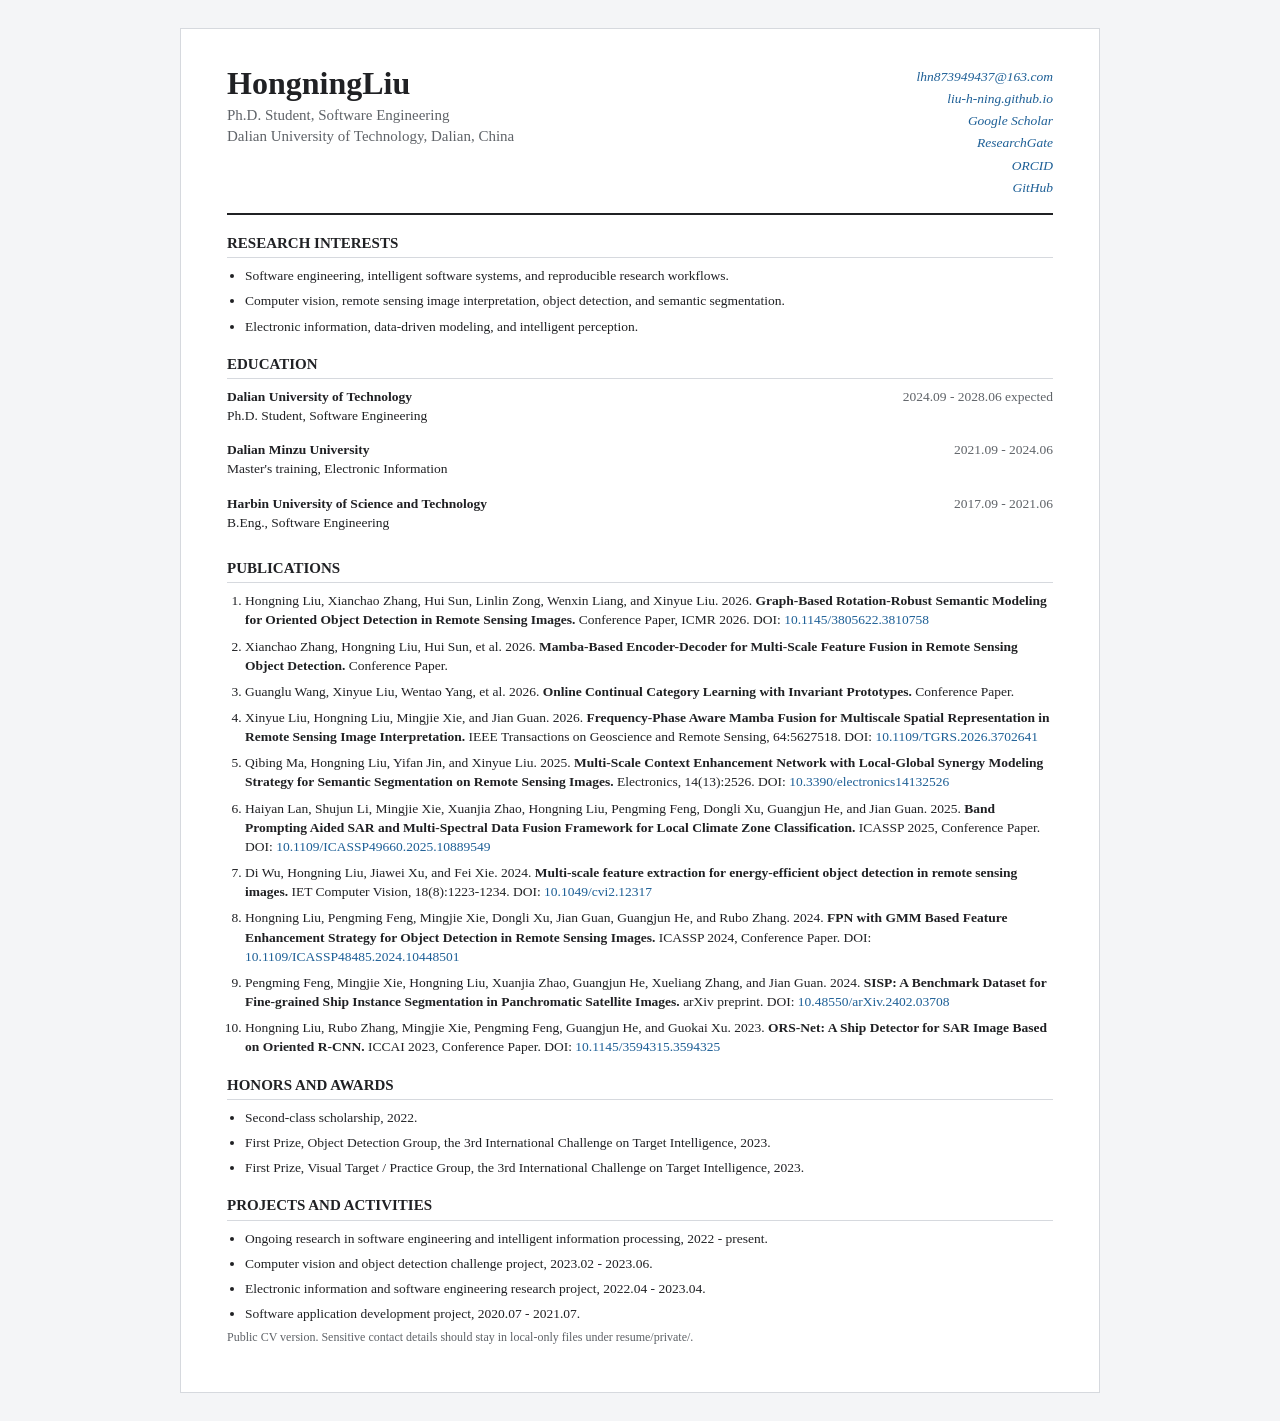
==== resume/HongningLiu-CV.html @ f1dbf3b6 "Add standalone CV files" ====
<!doctype html>
<html lang="en">
  <head>
    <meta charset="utf-8">
    <meta name="viewport" content="width=device-width, initial-scale=1">
    <title>HongningLiu - CV</title>
    <style>
      :root {
        --ink: #202124;
        --muted: #5f6368;
        --line: #d6d9de;
        --accent: #1d5f96;
      }

      * {
        box-sizing: border-box;
      }

      body {
        margin: 0;
        color: var(--ink);
        background: #f4f5f7;
        font-family: Georgia, "Times New Roman", serif;
        font-size: 13.5px;
        line-height: 1.42;
      }

      a {
        color: var(--accent);
        text-decoration: none;
      }

      .page {
        width: min(920px, calc(100% - 32px));
        margin: 28px auto;
        padding: 38px 46px;
        background: #ffffff;
        border: 1px solid var(--line);
      }

      header {
        display: flex;
        justify-content: space-between;
        gap: 24px;
        padding-bottom: 16px;
        border-bottom: 2px solid var(--ink);
      }

      h1 {
        margin: 0 0 4px;
        font-size: 32px;
        line-height: 1.05;
        letter-spacing: 0;
      }

      .subtitle {
        margin: 0;
        color: var(--muted);
        font-size: 15px;
      }

      .contact {
        display: grid;
        gap: 3px;
        min-width: 260px;
        text-align: right;
      }

      section {
        margin-top: 18px;
      }

      h2 {
        margin: 0 0 8px;
        padding-bottom: 3px;
        border-bottom: 1px solid var(--line);
        font-size: 15px;
        letter-spacing: 0;
        text-transform: uppercase;
      }

      p {
        margin: 0 0 8px;
      }

      ul,
      ol {
        margin: 0;
        padding-left: 18px;
      }

      li {
        margin: 0 0 6px;
      }

      .entry {
        display: grid;
        grid-template-columns: minmax(0, 1fr) auto;
        gap: 12px;
        margin-bottom: 7px;
      }

      .entry strong {
        display: block;
      }

      .entry span {
        color: var(--muted);
        white-space: nowrap;
      }

      .publications li {
        margin-bottom: 7px;
      }

      .note {
        color: var(--muted);
        font-size: 12px;
      }

      @media (max-width: 720px) {
        .page {
          width: 100%;
          margin: 0;
          padding: 24px 20px;
          border: 0;
        }

        header,
        .entry {
          display: block;
        }

        .contact {
          margin-top: 12px;
          text-align: left;
        }

        .entry span {
          white-space: normal;
        }
      }

      @media print {
        @page {
          size: A4;
          margin: 14mm;
        }

        body {
          background: #ffffff;
          font-size: 11px;
        }

        .page {
          width: auto;
          margin: 0;
          padding: 0;
          border: 0;
        }

        a {
          color: var(--ink);
        }
      }
    </style>
  </head>
  <body>
    <main class="page">
      <header>
        <div>
          <h1>HongningLiu</h1>
          <p class="subtitle">Ph.D. Student, Software Engineering<br>Dalian University of Technology, Dalian, China</p>
        </div>
        <address class="contact">
          <a href="mailto:lhn873949437@163.com">lhn873949437@163.com</a>
          <a href="https://liu-h-ning.github.io/">liu-h-ning.github.io</a>
          <a href="https://scholar.google.com/citations?user=1GXPr6kAAAAJ&amp;hl=zh-CN">Google Scholar</a>
          <a href="https://www.researchgate.net/profile/Hongning-Liu">ResearchGate</a>
          <a href="https://orcid.org/0009-0009-5077-9300">ORCID</a>
          <a href="https://github.com/liu-h-ning">GitHub</a>
        </address>
      </header>

      <section>
        <h2>Research Interests</h2>
        <ul>
          <li>Software engineering, intelligent software systems, and reproducible research workflows.</li>
          <li>Computer vision, remote sensing image interpretation, object detection, and semantic segmentation.</li>
          <li>Electronic information, data-driven modeling, and intelligent perception.</li>
        </ul>
      </section>

      <section>
        <h2>Education</h2>
        <div class="entry">
          <p><strong>Dalian University of Technology</strong>Ph.D. Student, Software Engineering</p>
          <span>2024.09 - 2028.06 expected</span>
        </div>
        <div class="entry">
          <p><strong>Dalian Minzu University</strong>Master's training, Electronic Information</p>
          <span>2021.09 - 2024.06</span>
        </div>
        <div class="entry">
          <p><strong>Harbin University of Science and Technology</strong>B.Eng., Software Engineering</p>
          <span>2017.09 - 2021.06</span>
        </div>
      </section>

      <section>
        <h2>Publications</h2>
        <ol class="publications">
          <li>Hongning Liu, Xianchao Zhang, Hui Sun, Linlin Zong, Wenxin Liang, and Xinyue Liu. 2026. <strong>Graph-Based Rotation-Robust Semantic Modeling for Oriented Object Detection in Remote Sensing Images.</strong> Conference Paper, ICMR 2026. DOI: <a href="https://doi.org/10.1145/3805622.3810758">10.1145/3805622.3810758</a></li>
          <li>Xianchao Zhang, Hongning Liu, Hui Sun, et al. 2026. <strong>Mamba-Based Encoder-Decoder for Multi-Scale Feature Fusion in Remote Sensing Object Detection.</strong> Conference Paper.</li>
          <li>Guanglu Wang, Xinyue Liu, Wentao Yang, et al. 2026. <strong>Online Continual Category Learning with Invariant Prototypes.</strong> Conference Paper.</li>
          <li>Xinyue Liu, Hongning Liu, Mingjie Xie, and Jian Guan. 2026. <strong>Frequency-Phase Aware Mamba Fusion for Multiscale Spatial Representation in Remote Sensing Image Interpretation.</strong> IEEE Transactions on Geoscience and Remote Sensing, 64:5627518. DOI: <a href="https://doi.org/10.1109/TGRS.2026.3702641">10.1109/TGRS.2026.3702641</a></li>
          <li>Qibing Ma, Hongning Liu, Yifan Jin, and Xinyue Liu. 2025. <strong>Multi-Scale Context Enhancement Network with Local-Global Synergy Modeling Strategy for Semantic Segmentation on Remote Sensing Images.</strong> Electronics, 14(13):2526. DOI: <a href="https://doi.org/10.3390/electronics14132526">10.3390/electronics14132526</a></li>
          <li>Haiyan Lan, Shujun Li, Mingjie Xie, Xuanjia Zhao, Hongning Liu, Pengming Feng, Dongli Xu, Guangjun He, and Jian Guan. 2025. <strong>Band Prompting Aided SAR and Multi-Spectral Data Fusion Framework for Local Climate Zone Classification.</strong> ICASSP 2025, Conference Paper. DOI: <a href="https://doi.org/10.1109/ICASSP49660.2025.10889549">10.1109/ICASSP49660.2025.10889549</a></li>
          <li>Di Wu, Hongning Liu, Jiawei Xu, and Fei Xie. 2024. <strong>Multi-scale feature extraction for energy-efficient object detection in remote sensing images.</strong> IET Computer Vision, 18(8):1223-1234. DOI: <a href="https://doi.org/10.1049/cvi2.12317">10.1049/cvi2.12317</a></li>
          <li>Hongning Liu, Pengming Feng, Mingjie Xie, Dongli Xu, Jian Guan, Guangjun He, and Rubo Zhang. 2024. <strong>FPN with GMM Based Feature Enhancement Strategy for Object Detection in Remote Sensing Images.</strong> ICASSP 2024, Conference Paper. DOI: <a href="https://doi.org/10.1109/ICASSP48485.2024.10448501">10.1109/ICASSP48485.2024.10448501</a></li>
          <li>Pengming Feng, Mingjie Xie, Hongning Liu, Xuanjia Zhao, Guangjun He, Xueliang Zhang, and Jian Guan. 2024. <strong>SISP: A Benchmark Dataset for Fine-grained Ship Instance Segmentation in Panchromatic Satellite Images.</strong> arXiv preprint. DOI: <a href="https://doi.org/10.48550/arXiv.2402.03708">10.48550/arXiv.2402.03708</a></li>
          <li>Hongning Liu, Rubo Zhang, Mingjie Xie, Pengming Feng, Guangjun He, and Guokai Xu. 2023. <strong>ORS-Net: A Ship Detector for SAR Image Based on Oriented R-CNN.</strong> ICCAI 2023, Conference Paper. DOI: <a href="https://doi.org/10.1145/3594315.3594325">10.1145/3594315.3594325</a></li>
        </ol>
      </section>

      <section>
        <h2>Honors and Awards</h2>
        <ul>
          <li>Second-class scholarship, 2022.</li>
          <li>First Prize, Object Detection Group, the 3rd International Challenge on Target Intelligence, 2023.</li>
          <li>First Prize, Visual Target / Practice Group, the 3rd International Challenge on Target Intelligence, 2023.</li>
        </ul>
      </section>

      <section>
        <h2>Projects and Activities</h2>
        <ul>
          <li>Ongoing research in software engineering and intelligent information processing, 2022 - present.</li>
          <li>Computer vision and object detection challenge project, 2023.02 - 2023.06.</li>
          <li>Electronic information and software engineering research project, 2022.04 - 2023.04.</li>
          <li>Software application development project, 2020.07 - 2021.07.</li>
        </ul>
      </section>

      <p class="note">Public CV version. Sensitive contact details should stay in local-only files under resume/private/.</p>
    </main>
  </body>
</html>
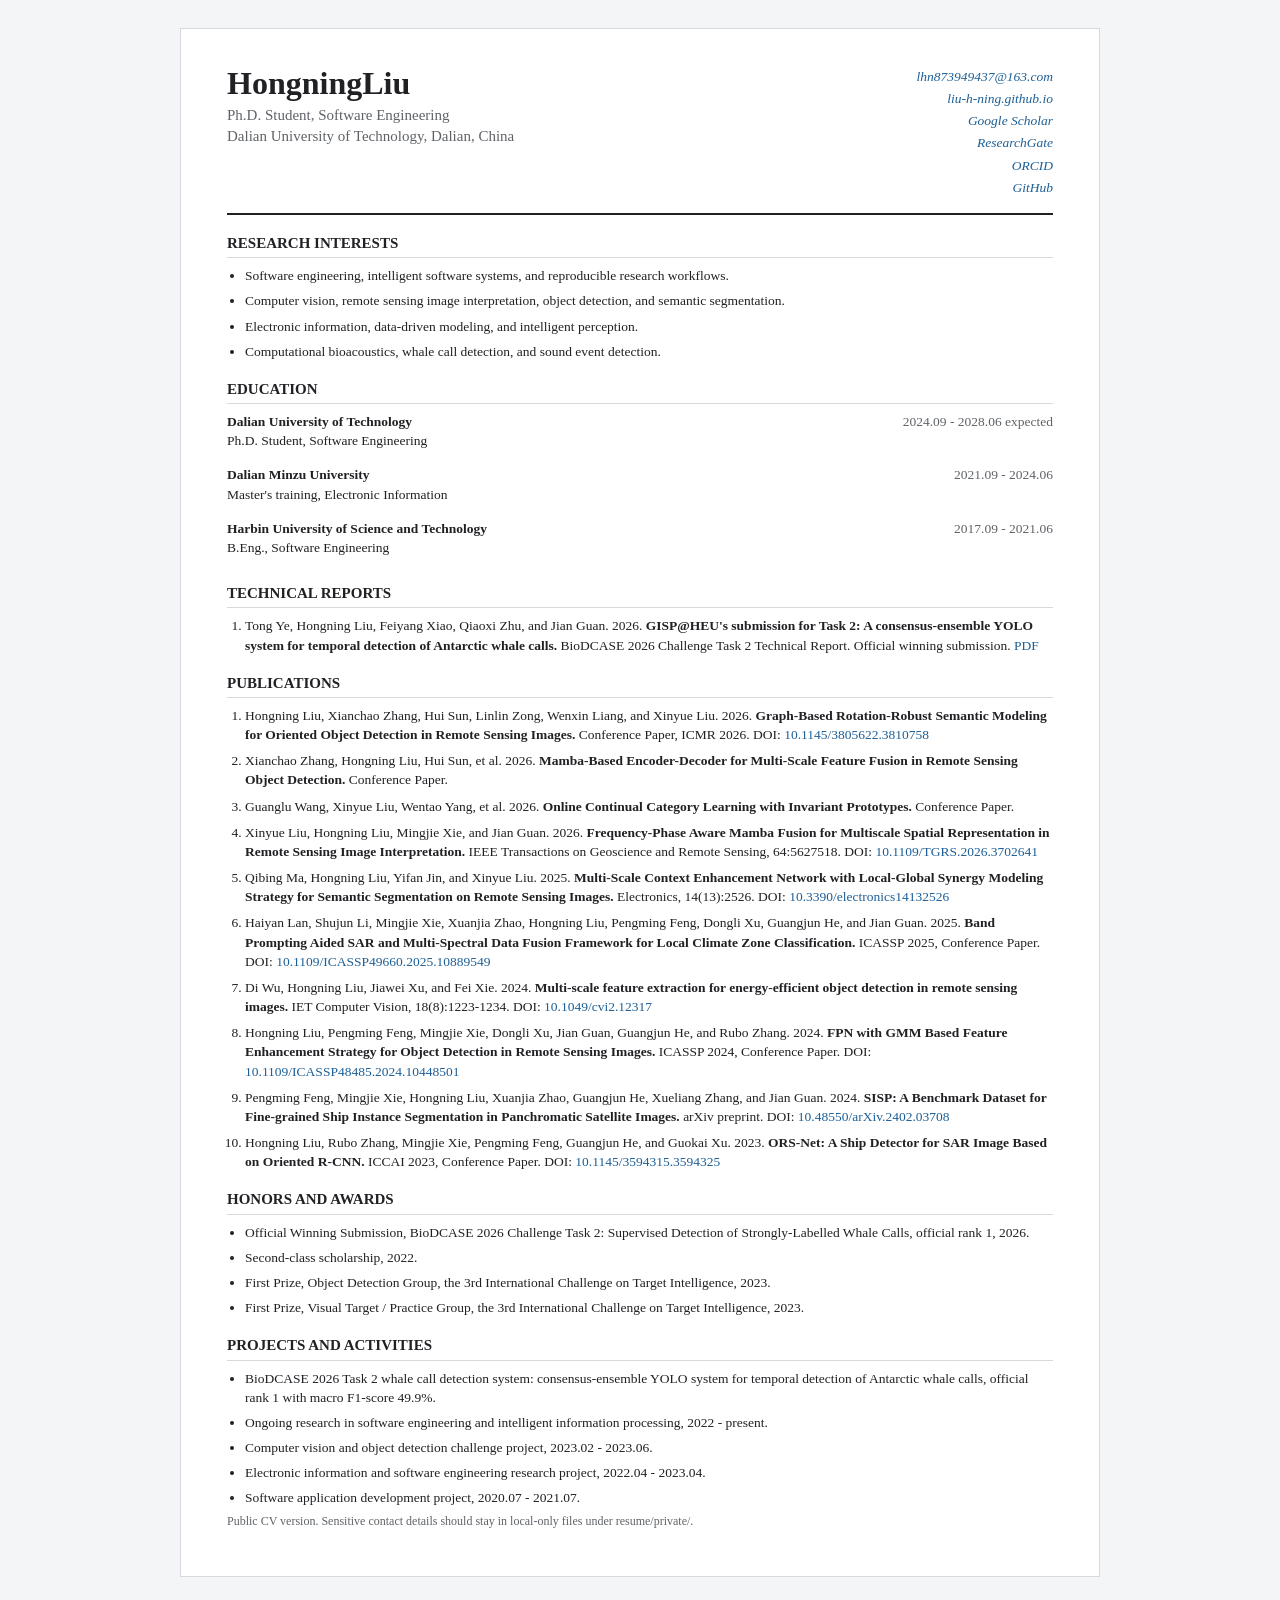
==== commit 7bf29843: "Add BioDCASE winning submission to CV" ====
--- a/resume/HongningLiu-CV.html
+++ b/resume/HongningLiu-CV.html
@@ -1,178 +1,174 @@
 <!doctype html>
 <html lang="en">
-  <head>
+
+<head>
     <meta charset="utf-8">
     <meta name="viewport" content="width=device-width, initial-scale=1">
     <title>HongningLiu - CV</title>
     <style>
-      :root {
-        --ink: #202124;
-        --muted: #5f6368;
-        --line: #d6d9de;
-        --accent: #1d5f96;
-      }
-
-      * {
-        box-sizing: border-box;
-      }
-
-      body {
-        margin: 0;
-        color: var(--ink);
-        background: #f4f5f7;
-        font-family: Georgia, "Times New Roman", serif;
-        font-size: 13.5px;
-        line-height: 1.42;
-      }
-
-      a {
-        color: var(--accent);
-        text-decoration: none;
-      }
-
-      .page {
-        width: min(920px, calc(100% - 32px));
-        margin: 28px auto;
-        padding: 38px 46px;
-        background: #ffffff;
-        border: 1px solid var(--line);
-      }
-
-      header {
-        display: flex;
-        justify-content: space-between;
-        gap: 24px;
-        padding-bottom: 16px;
-        border-bottom: 2px solid var(--ink);
-      }
-
-      h1 {
-        margin: 0 0 4px;
-        font-size: 32px;
-        line-height: 1.05;
-        letter-spacing: 0;
-      }
-
-      .subtitle {
-        margin: 0;
-        color: var(--muted);
-        font-size: 15px;
-      }
-
-      .contact {
-        display: grid;
-        gap: 3px;
-        min-width: 260px;
-        text-align: right;
-      }
-
-      section {
-        margin-top: 18px;
-      }
-
-      h2 {
-        margin: 0 0 8px;
-        padding-bottom: 3px;
-        border-bottom: 1px solid var(--line);
-        font-size: 15px;
-        letter-spacing: 0;
-        text-transform: uppercase;
-      }
-
-      p {
-        margin: 0 0 8px;
-      }
-
-      ul,
-      ol {
-        margin: 0;
-        padding-left: 18px;
-      }
-
-      li {
-        margin: 0 0 6px;
-      }
-
-      .entry {
-        display: grid;
-        grid-template-columns: minmax(0, 1fr) auto;
-        gap: 12px;
-        margin-bottom: 7px;
-      }
-
-      .entry strong {
-        display: block;
-      }
-
-      .entry span {
-        color: var(--muted);
-        white-space: nowrap;
-      }
-
-      .publications li {
-        margin-bottom: 7px;
-      }
-
-      .note {
-        color: var(--muted);
-        font-size: 12px;
-      }
-
-      @media (max-width: 720px) {
+         :root {
+            --ink: #202124;
+            --muted: #5f6368;
+            --line: #d6d9de;
+            --accent: #1d5f96;
+        }
+
+        * {
+            box-sizing: border-box;
+        }
+
+        body {
+            margin: 0;
+            color: var(--ink);
+            background: #f4f5f7;
+            font-family: Georgia, "Times New Roman", serif;
+            font-size: 13.5px;
+            line-height: 1.42;
+        }
+
+        a {
+            color: var(--accent);
+            text-decoration: none;
+        }
+
         .page {
-          width: 100%;
-          margin: 0;
-          padding: 24px 20px;
-          border: 0;
-        }
-
-        header,
+            width: min(920px, calc(100% - 32px));
+            margin: 28px auto;
+            padding: 38px 46px;
+            background: #ffffff;
+            border: 1px solid var(--line);
+        }
+
+        header {
+            display: flex;
+            justify-content: space-between;
+            gap: 24px;
+            padding-bottom: 16px;
+            border-bottom: 2px solid var(--ink);
+        }
+
+        h1 {
+            margin: 0 0 4px;
+            font-size: 32px;
+            line-height: 1.05;
+            letter-spacing: 0;
+        }
+
+        .subtitle {
+            margin: 0;
+            color: var(--muted);
+            font-size: 15px;
+        }
+
+        .contact {
+            display: grid;
+            gap: 3px;
+            min-width: 260px;
+            text-align: right;
+        }
+
+        section {
+            margin-top: 18px;
+        }
+
+        h2 {
+            margin: 0 0 8px;
+            padding-bottom: 3px;
+            border-bottom: 1px solid var(--line);
+            font-size: 15px;
+            letter-spacing: 0;
+            text-transform: uppercase;
+        }
+
+        p {
+            margin: 0 0 8px;
+        }
+
+        ul,
+        ol {
+            margin: 0;
+            padding-left: 18px;
+        }
+
+        li {
+            margin: 0 0 6px;
+        }
+
         .entry {
-          display: block;
-        }
-
-        .contact {
-          margin-top: 12px;
-          text-align: left;
+            display: grid;
+            grid-template-columns: minmax(0, 1fr) auto;
+            gap: 12px;
+            margin-bottom: 7px;
+        }
+
+        .entry strong {
+            display: block;
         }
 
         .entry span {
-          white-space: normal;
-        }
-      }
-
-      @media print {
-        @page {
-          size: A4;
-          margin: 14mm;
-        }
-
-        body {
-          background: #ffffff;
-          font-size: 11px;
-        }
-
-        .page {
-          width: auto;
-          margin: 0;
-          padding: 0;
-          border: 0;
-        }
-
-        a {
-          color: var(--ink);
-        }
-      }
+            color: var(--muted);
+            white-space: nowrap;
+        }
+
+        .publications li {
+            margin-bottom: 7px;
+        }
+
+        .note {
+            color: var(--muted);
+            font-size: 12px;
+        }
+
+        @media (max-width: 720px) {
+            .page {
+                width: 100%;
+                margin: 0;
+                padding: 24px 20px;
+                border: 0;
+            }
+            header,
+            .entry {
+                display: block;
+            }
+            .contact {
+                margin-top: 12px;
+                text-align: left;
+            }
+            .entry span {
+                white-space: normal;
+            }
+        }
+
+        @media print {
+            @page {
+                size: A4;
+                margin: 14mm;
+            }
+            body {
+                background: #ffffff;
+                font-size: 11px;
+            }
+            .page {
+                width: auto;
+                margin: 0;
+                padding: 0;
+                border: 0;
+            }
+            a {
+                color: var(--ink);
+            }
+        }
     </style>
-  </head>
-  <body>
+</head>
+
+<body>
     <main class="page">
-      <header>
-        <div>
-          <h1>HongningLiu</h1>
-          <p class="subtitle">Ph.D. Student, Software Engineering<br>Dalian University of Technology, Dalian, China</p>
-        </div>
-        <address class="contact">
+        <header>
+            <div>
+                <h1>HongningLiu</h1>
+                <p class="subtitle">Ph.D. Student, Software Engineering<br>Dalian University of Technology, Dalian, China</p>
+            </div>
+            <address class="contact">
           <a href="mailto:lhn873949437@163.com">lhn873949437@163.com</a>
           <a href="https://liu-h-ning.github.io/">liu-h-ning.github.io</a>
           <a href="https://scholar.google.com/citations?user=1GXPr6kAAAAJ&amp;hl=zh-CN">Google Scholar</a>
@@ -180,69 +176,85 @@
           <a href="https://orcid.org/0009-0009-5077-9300">ORCID</a>
           <a href="https://github.com/liu-h-ning">GitHub</a>
         </address>
-      </header>
-
-      <section>
-        <h2>Research Interests</h2>
-        <ul>
-          <li>Software engineering, intelligent software systems, and reproducible research workflows.</li>
-          <li>Computer vision, remote sensing image interpretation, object detection, and semantic segmentation.</li>
-          <li>Electronic information, data-driven modeling, and intelligent perception.</li>
-        </ul>
-      </section>
-
-      <section>
-        <h2>Education</h2>
-        <div class="entry">
-          <p><strong>Dalian University of Technology</strong>Ph.D. Student, Software Engineering</p>
-          <span>2024.09 - 2028.06 expected</span>
-        </div>
-        <div class="entry">
-          <p><strong>Dalian Minzu University</strong>Master's training, Electronic Information</p>
-          <span>2021.09 - 2024.06</span>
-        </div>
-        <div class="entry">
-          <p><strong>Harbin University of Science and Technology</strong>B.Eng., Software Engineering</p>
-          <span>2017.09 - 2021.06</span>
-        </div>
-      </section>
-
-      <section>
-        <h2>Publications</h2>
-        <ol class="publications">
-          <li>Hongning Liu, Xianchao Zhang, Hui Sun, Linlin Zong, Wenxin Liang, and Xinyue Liu. 2026. <strong>Graph-Based Rotation-Robust Semantic Modeling for Oriented Object Detection in Remote Sensing Images.</strong> Conference Paper, ICMR 2026. DOI: <a href="https://doi.org/10.1145/3805622.3810758">10.1145/3805622.3810758</a></li>
-          <li>Xianchao Zhang, Hongning Liu, Hui Sun, et al. 2026. <strong>Mamba-Based Encoder-Decoder for Multi-Scale Feature Fusion in Remote Sensing Object Detection.</strong> Conference Paper.</li>
-          <li>Guanglu Wang, Xinyue Liu, Wentao Yang, et al. 2026. <strong>Online Continual Category Learning with Invariant Prototypes.</strong> Conference Paper.</li>
-          <li>Xinyue Liu, Hongning Liu, Mingjie Xie, and Jian Guan. 2026. <strong>Frequency-Phase Aware Mamba Fusion for Multiscale Spatial Representation in Remote Sensing Image Interpretation.</strong> IEEE Transactions on Geoscience and Remote Sensing, 64:5627518. DOI: <a href="https://doi.org/10.1109/TGRS.2026.3702641">10.1109/TGRS.2026.3702641</a></li>
-          <li>Qibing Ma, Hongning Liu, Yifan Jin, and Xinyue Liu. 2025. <strong>Multi-Scale Context Enhancement Network with Local-Global Synergy Modeling Strategy for Semantic Segmentation on Remote Sensing Images.</strong> Electronics, 14(13):2526. DOI: <a href="https://doi.org/10.3390/electronics14132526">10.3390/electronics14132526</a></li>
-          <li>Haiyan Lan, Shujun Li, Mingjie Xie, Xuanjia Zhao, Hongning Liu, Pengming Feng, Dongli Xu, Guangjun He, and Jian Guan. 2025. <strong>Band Prompting Aided SAR and Multi-Spectral Data Fusion Framework for Local Climate Zone Classification.</strong> ICASSP 2025, Conference Paper. DOI: <a href="https://doi.org/10.1109/ICASSP49660.2025.10889549">10.1109/ICASSP49660.2025.10889549</a></li>
-          <li>Di Wu, Hongning Liu, Jiawei Xu, and Fei Xie. 2024. <strong>Multi-scale feature extraction for energy-efficient object detection in remote sensing images.</strong> IET Computer Vision, 18(8):1223-1234. DOI: <a href="https://doi.org/10.1049/cvi2.12317">10.1049/cvi2.12317</a></li>
-          <li>Hongning Liu, Pengming Feng, Mingjie Xie, Dongli Xu, Jian Guan, Guangjun He, and Rubo Zhang. 2024. <strong>FPN with GMM Based Feature Enhancement Strategy for Object Detection in Remote Sensing Images.</strong> ICASSP 2024, Conference Paper. DOI: <a href="https://doi.org/10.1109/ICASSP48485.2024.10448501">10.1109/ICASSP48485.2024.10448501</a></li>
-          <li>Pengming Feng, Mingjie Xie, Hongning Liu, Xuanjia Zhao, Guangjun He, Xueliang Zhang, and Jian Guan. 2024. <strong>SISP: A Benchmark Dataset for Fine-grained Ship Instance Segmentation in Panchromatic Satellite Images.</strong> arXiv preprint. DOI: <a href="https://doi.org/10.48550/arXiv.2402.03708">10.48550/arXiv.2402.03708</a></li>
-          <li>Hongning Liu, Rubo Zhang, Mingjie Xie, Pengming Feng, Guangjun He, and Guokai Xu. 2023. <strong>ORS-Net: A Ship Detector for SAR Image Based on Oriented R-CNN.</strong> ICCAI 2023, Conference Paper. DOI: <a href="https://doi.org/10.1145/3594315.3594325">10.1145/3594315.3594325</a></li>
-        </ol>
-      </section>
-
-      <section>
-        <h2>Honors and Awards</h2>
-        <ul>
-          <li>Second-class scholarship, 2022.</li>
-          <li>First Prize, Object Detection Group, the 3rd International Challenge on Target Intelligence, 2023.</li>
-          <li>First Prize, Visual Target / Practice Group, the 3rd International Challenge on Target Intelligence, 2023.</li>
-        </ul>
-      </section>
-
-      <section>
-        <h2>Projects and Activities</h2>
-        <ul>
-          <li>Ongoing research in software engineering and intelligent information processing, 2022 - present.</li>
-          <li>Computer vision and object detection challenge project, 2023.02 - 2023.06.</li>
-          <li>Electronic information and software engineering research project, 2022.04 - 2023.04.</li>
-          <li>Software application development project, 2020.07 - 2021.07.</li>
-        </ul>
-      </section>
-
-      <p class="note">Public CV version. Sensitive contact details should stay in local-only files under resume/private/.</p>
+        </header>
+
+        <section>
+            <h2>Research Interests</h2>
+            <ul>
+                <li>Software engineering, intelligent software systems, and reproducible research workflows.</li>
+                <li>Computer vision, remote sensing image interpretation, object detection, and semantic segmentation.</li>
+                <li>Electronic information, data-driven modeling, and intelligent perception.</li>
+                <li>Computational bioacoustics, whale call detection, and sound event detection.</li>
+            </ul>
+        </section>
+
+        <section>
+            <h2>Education</h2>
+            <div class="entry">
+                <p><strong>Dalian University of Technology</strong>Ph.D. Student, Software Engineering</p>
+                <span>2024.09 - 2028.06 expected</span>
+            </div>
+            <div class="entry">
+                <p><strong>Dalian Minzu University</strong>Master's training, Electronic Information</p>
+                <span>2021.09 - 2024.06</span>
+            </div>
+            <div class="entry">
+                <p><strong>Harbin University of Science and Technology</strong>B.Eng., Software Engineering</p>
+                <span>2017.09 - 2021.06</span>
+            </div>
+        </section>
+
+        <section>
+            <h2>Technical Reports</h2>
+            <ol class="publications">
+                <li>Tong Ye, Hongning Liu, Feiyang Xiao, Qiaoxi Zhu, and Jian Guan. 2026. <strong>GISP@HEU's submission for Task 2: A consensus-ensemble YOLO system for temporal detection of Antarctic whale calls.</strong> BioDCASE 2026 Challenge Task 2 Technical Report. Official winning submission. <a href="https://biodcase.github.io/documents/challenge2026/technical_reports/Guan_GISP_task2.technical_report.pdf">PDF</a></li>
+            </ol>
+        </section>
+
+        <section>
+            <h2>Publications</h2>
+            <ol class="publications">
+                <li>Hongning Liu, Xianchao Zhang, Hui Sun, Linlin Zong, Wenxin Liang, and Xinyue Liu. 2026. <strong>Graph-Based Rotation-Robust Semantic Modeling for Oriented Object Detection in Remote Sensing Images.</strong> Conference Paper, ICMR 2026.
+                    DOI: <a href="https://doi.org/10.1145/3805622.3810758">10.1145/3805622.3810758</a></li>
+                <li>Xianchao Zhang, Hongning Liu, Hui Sun, et al. 2026. <strong>Mamba-Based Encoder-Decoder for Multi-Scale Feature Fusion in Remote Sensing Object Detection.</strong> Conference Paper.</li>
+                <li>Guanglu Wang, Xinyue Liu, Wentao Yang, et al. 2026. <strong>Online Continual Category Learning with Invariant Prototypes.</strong> Conference Paper.</li>
+                <li>Xinyue Liu, Hongning Liu, Mingjie Xie, and Jian Guan. 2026. <strong>Frequency-Phase Aware Mamba Fusion for Multiscale Spatial Representation in Remote Sensing Image Interpretation.</strong> IEEE Transactions on Geoscience and Remote Sensing,
+                    64:5627518. DOI: <a href="https://doi.org/10.1109/TGRS.2026.3702641">10.1109/TGRS.2026.3702641</a></li>
+                <li>Qibing Ma, Hongning Liu, Yifan Jin, and Xinyue Liu. 2025. <strong>Multi-Scale Context Enhancement Network with Local-Global Synergy Modeling Strategy for Semantic Segmentation on Remote Sensing Images.</strong> Electronics, 14(13):2526.
+                    DOI: <a href="https://doi.org/10.3390/electronics14132526">10.3390/electronics14132526</a></li>
+                <li>Haiyan Lan, Shujun Li, Mingjie Xie, Xuanjia Zhao, Hongning Liu, Pengming Feng, Dongli Xu, Guangjun He, and Jian Guan. 2025. <strong>Band Prompting Aided SAR and Multi-Spectral Data Fusion Framework for Local Climate Zone Classification.</strong>                    ICASSP 2025, Conference Paper. DOI: <a href="https://doi.org/10.1109/ICASSP49660.2025.10889549">10.1109/ICASSP49660.2025.10889549</a></li>
+                <li>Di Wu, Hongning Liu, Jiawei Xu, and Fei Xie. 2024. <strong>Multi-scale feature extraction for energy-efficient object detection in remote sensing images.</strong> IET Computer Vision, 18(8):1223-1234. DOI: <a href="https://doi.org/10.1049/cvi2.12317">10.1049/cvi2.12317</a></li>
+                <li>Hongning Liu, Pengming Feng, Mingjie Xie, Dongli Xu, Jian Guan, Guangjun He, and Rubo Zhang. 2024. <strong>FPN with GMM Based Feature Enhancement Strategy for Object Detection in Remote Sensing Images.</strong> ICASSP 2024, Conference
+                    Paper. DOI: <a href="https://doi.org/10.1109/ICASSP48485.2024.10448501">10.1109/ICASSP48485.2024.10448501</a></li>
+                <li>Pengming Feng, Mingjie Xie, Hongning Liu, Xuanjia Zhao, Guangjun He, Xueliang Zhang, and Jian Guan. 2024. <strong>SISP: A Benchmark Dataset for Fine-grained Ship Instance Segmentation in Panchromatic Satellite Images.</strong> arXiv preprint.
+                    DOI: <a href="https://doi.org/10.48550/arXiv.2402.03708">10.48550/arXiv.2402.03708</a></li>
+                <li>Hongning Liu, Rubo Zhang, Mingjie Xie, Pengming Feng, Guangjun He, and Guokai Xu. 2023. <strong>ORS-Net: A Ship Detector for SAR Image Based on Oriented R-CNN.</strong> ICCAI 2023, Conference Paper. DOI: <a href="https://doi.org/10.1145/3594315.3594325">10.1145/3594315.3594325</a></li>
+            </ol>
+        </section>
+
+        <section>
+            <h2>Honors and Awards</h2>
+            <ul>
+                <li>Official Winning Submission, BioDCASE 2026 Challenge Task 2: Supervised Detection of Strongly-Labelled Whale Calls, official rank 1, 2026.</li>
+                <li>Second-class scholarship, 2022.</li>
+                <li>First Prize, Object Detection Group, the 3rd International Challenge on Target Intelligence, 2023.</li>
+                <li>First Prize, Visual Target / Practice Group, the 3rd International Challenge on Target Intelligence, 2023.</li>
+            </ul>
+        </section>
+
+        <section>
+            <h2>Projects and Activities</h2>
+            <ul>
+                <li>BioDCASE 2026 Task 2 whale call detection system: consensus-ensemble YOLO system for temporal detection of Antarctic whale calls, official rank 1 with macro F1-score 49.9%.</li>
+                <li>Ongoing research in software engineering and intelligent information processing, 2022 - present.</li>
+                <li>Computer vision and object detection challenge project, 2023.02 - 2023.06.</li>
+                <li>Electronic information and software engineering research project, 2022.04 - 2023.04.</li>
+                <li>Software application development project, 2020.07 - 2021.07.</li>
+            </ul>
+        </section>
+
+        <p class="note">Public CV version. Sensitive contact details should stay in local-only files under resume/private/.</p>
     </main>
-  </body>
+</body>
+
 </html>
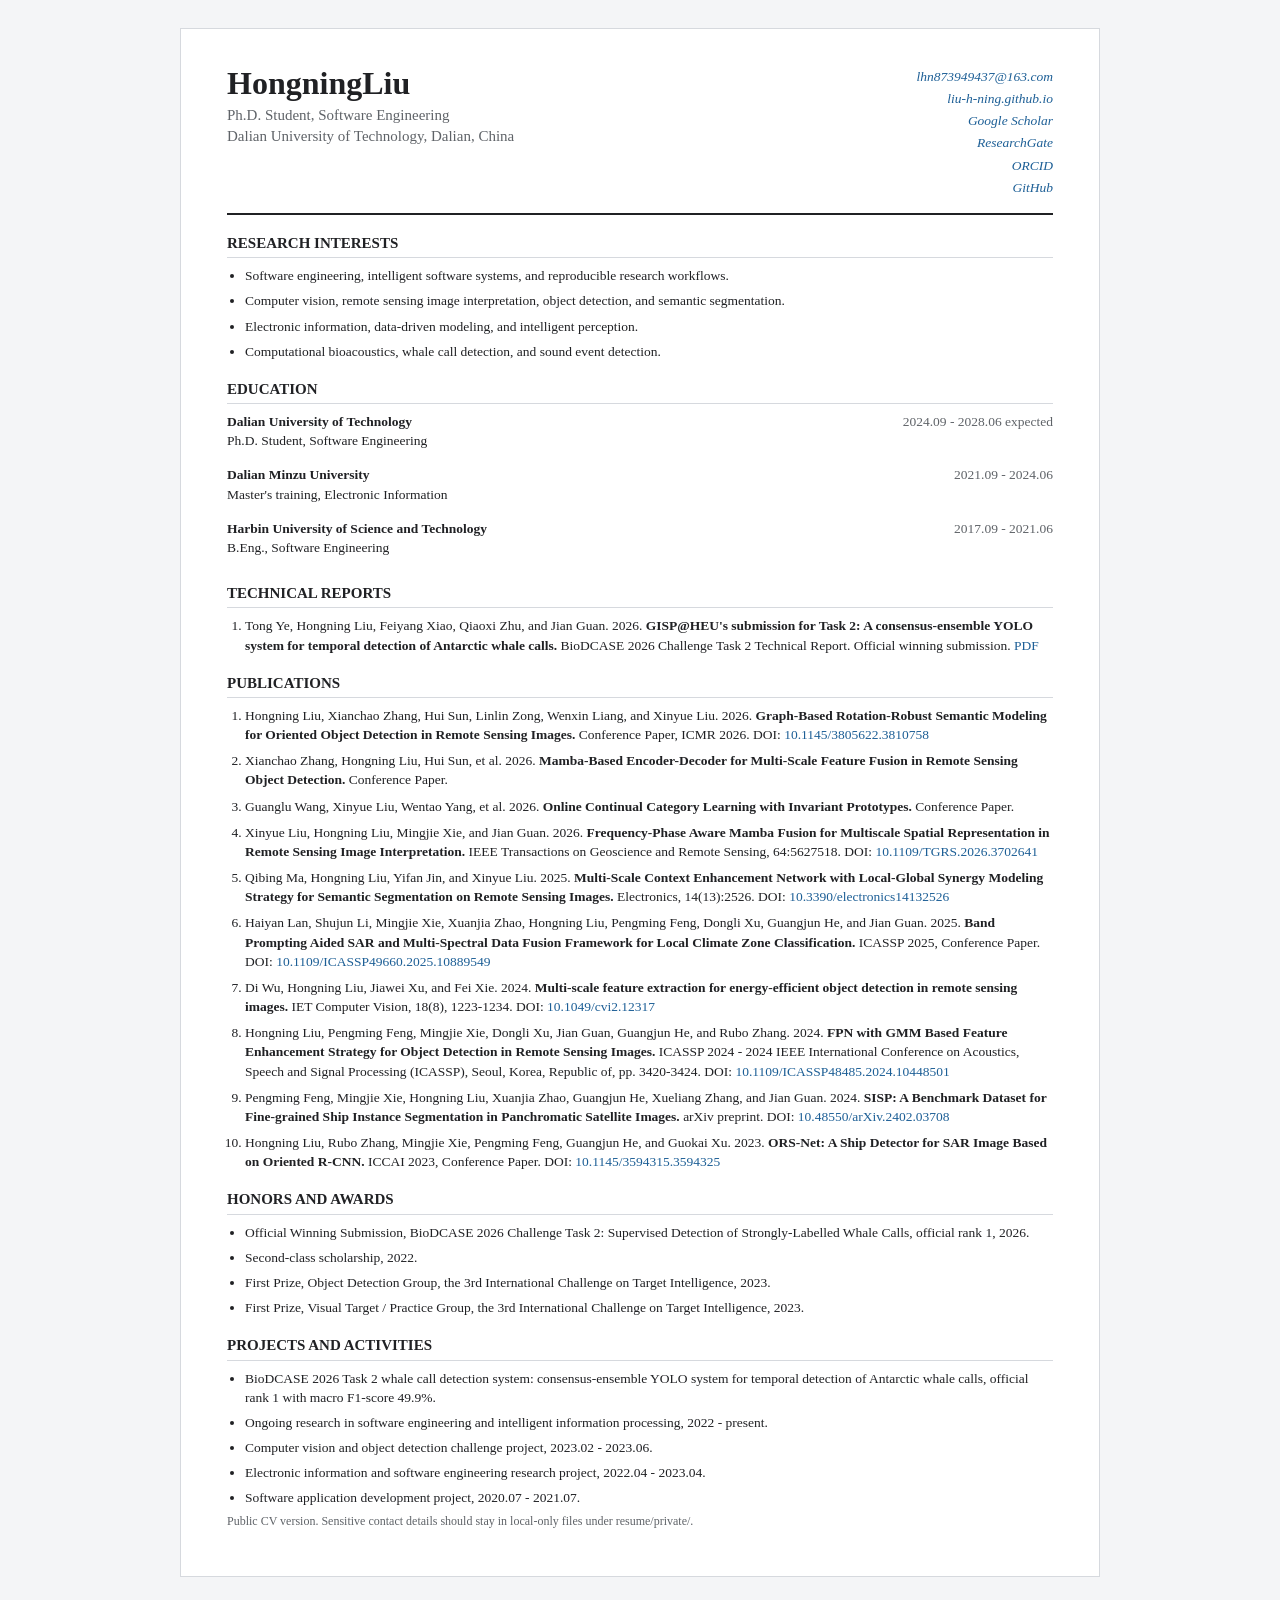
==== commit f16e3328: "Refine publication citation details" ====
--- a/resume/HongningLiu-CV.html
+++ b/resume/HongningLiu-CV.html
@@ -223,9 +223,8 @@
                 <li>Qibing Ma, Hongning Liu, Yifan Jin, and Xinyue Liu. 2025. <strong>Multi-Scale Context Enhancement Network with Local-Global Synergy Modeling Strategy for Semantic Segmentation on Remote Sensing Images.</strong> Electronics, 14(13):2526.
                     DOI: <a href="https://doi.org/10.3390/electronics14132526">10.3390/electronics14132526</a></li>
                 <li>Haiyan Lan, Shujun Li, Mingjie Xie, Xuanjia Zhao, Hongning Liu, Pengming Feng, Dongli Xu, Guangjun He, and Jian Guan. 2025. <strong>Band Prompting Aided SAR and Multi-Spectral Data Fusion Framework for Local Climate Zone Classification.</strong>                    ICASSP 2025, Conference Paper. DOI: <a href="https://doi.org/10.1109/ICASSP49660.2025.10889549">10.1109/ICASSP49660.2025.10889549</a></li>
-                <li>Di Wu, Hongning Liu, Jiawei Xu, and Fei Xie. 2024. <strong>Multi-scale feature extraction for energy-efficient object detection in remote sensing images.</strong> IET Computer Vision, 18(8):1223-1234. DOI: <a href="https://doi.org/10.1049/cvi2.12317">10.1049/cvi2.12317</a></li>
-                <li>Hongning Liu, Pengming Feng, Mingjie Xie, Dongli Xu, Jian Guan, Guangjun He, and Rubo Zhang. 2024. <strong>FPN with GMM Based Feature Enhancement Strategy for Object Detection in Remote Sensing Images.</strong> ICASSP 2024, Conference
-                    Paper. DOI: <a href="https://doi.org/10.1109/ICASSP48485.2024.10448501">10.1109/ICASSP48485.2024.10448501</a></li>
+                <li>Di Wu, Hongning Liu, Jiawei Xu, and Fei Xie. 2024. <strong>Multi-scale feature extraction for energy-efficient object detection in remote sensing images.</strong> IET Computer Vision, 18(8), 1223-1234. DOI: <a href="https://doi.org/10.1049/cvi2.12317">10.1049/cvi2.12317</a></li>
+                <li>Hongning Liu, Pengming Feng, Mingjie Xie, Dongli Xu, Jian Guan, Guangjun He, and Rubo Zhang. 2024. <strong>FPN with GMM Based Feature Enhancement Strategy for Object Detection in Remote Sensing Images.</strong> ICASSP 2024 - 2024 IEEE International Conference on Acoustics, Speech and Signal Processing (ICASSP), Seoul, Korea, Republic of, pp. 3420-3424. DOI: <a href="https://doi.org/10.1109/ICASSP48485.2024.10448501">10.1109/ICASSP48485.2024.10448501</a></li>
                 <li>Pengming Feng, Mingjie Xie, Hongning Liu, Xuanjia Zhao, Guangjun He, Xueliang Zhang, and Jian Guan. 2024. <strong>SISP: A Benchmark Dataset for Fine-grained Ship Instance Segmentation in Panchromatic Satellite Images.</strong> arXiv preprint.
                     DOI: <a href="https://doi.org/10.48550/arXiv.2402.03708">10.48550/arXiv.2402.03708</a></li>
                 <li>Hongning Liu, Rubo Zhang, Mingjie Xie, Pengming Feng, Guangjun He, and Guokai Xu. 2023. <strong>ORS-Net: A Ship Detector for SAR Image Based on Oriented R-CNN.</strong> ICCAI 2023, Conference Paper. DOI: <a href="https://doi.org/10.1145/3594315.3594325">10.1145/3594315.3594325</a></li>
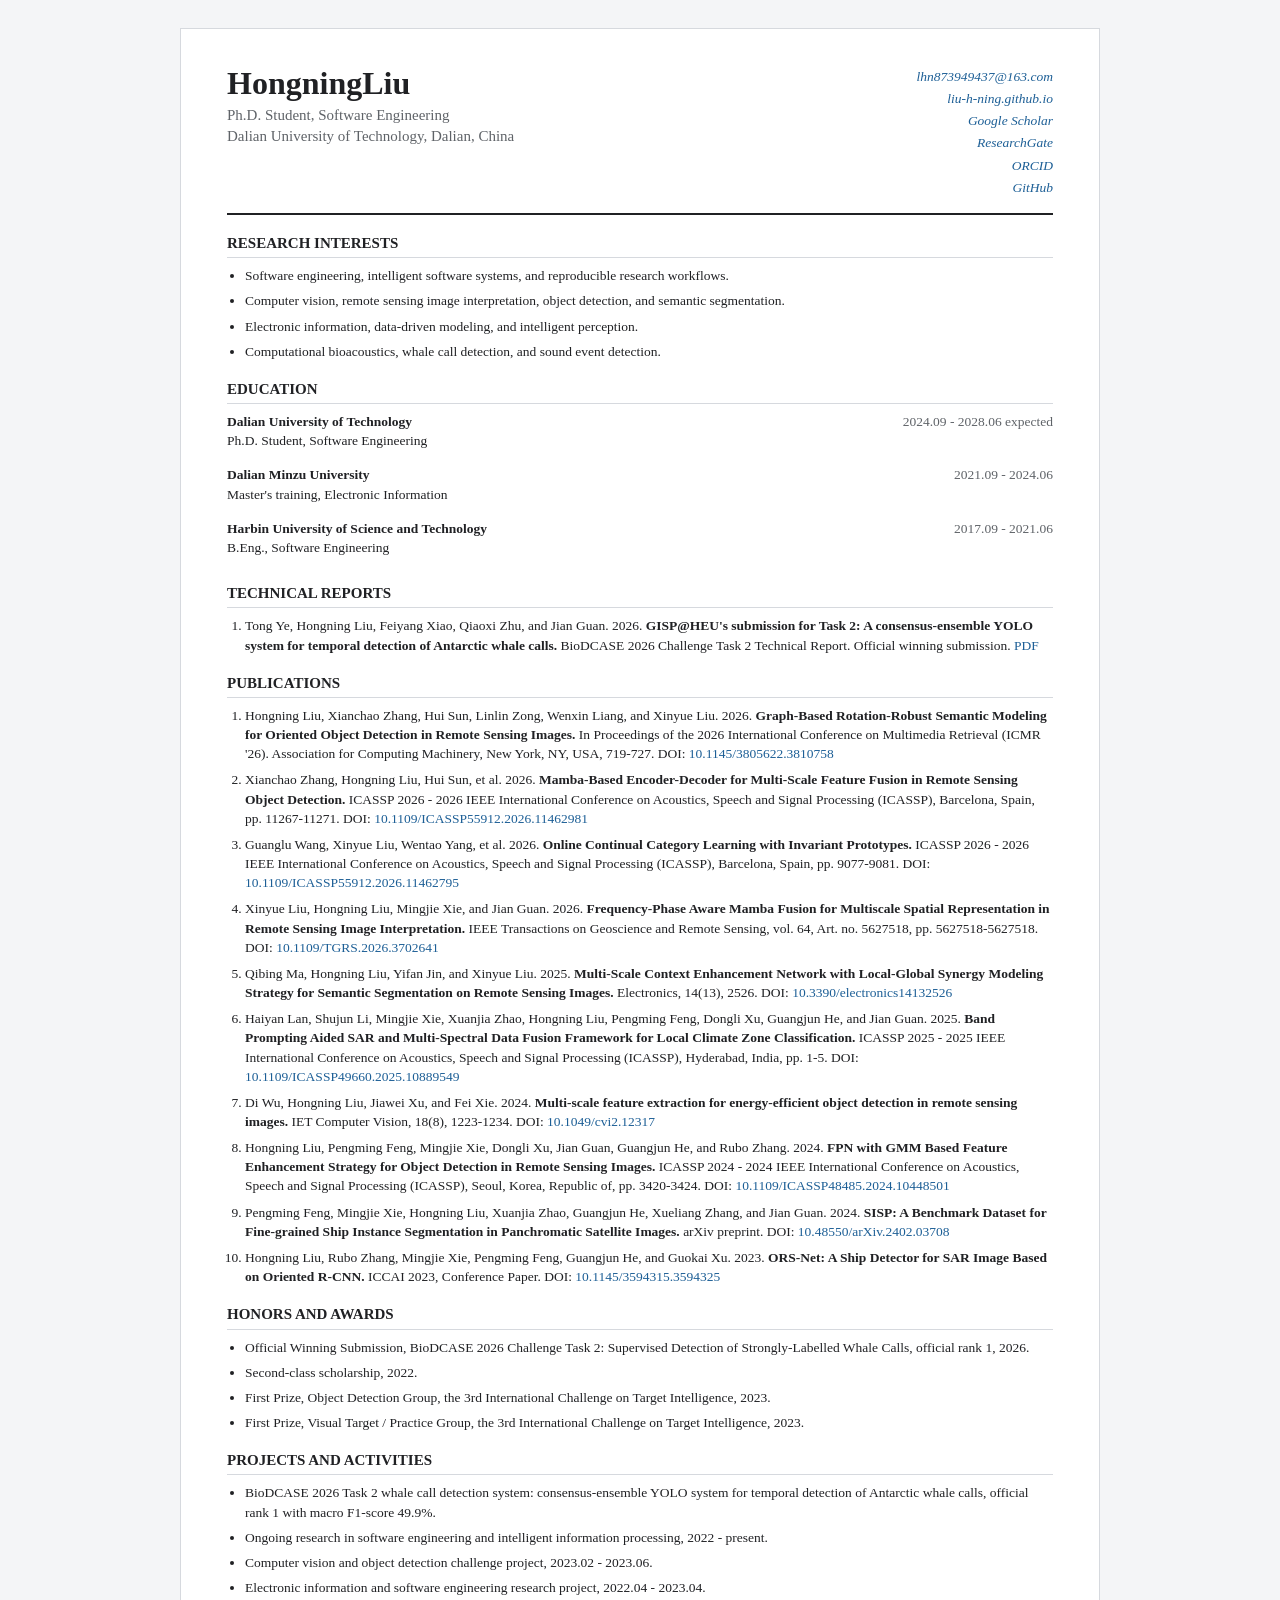
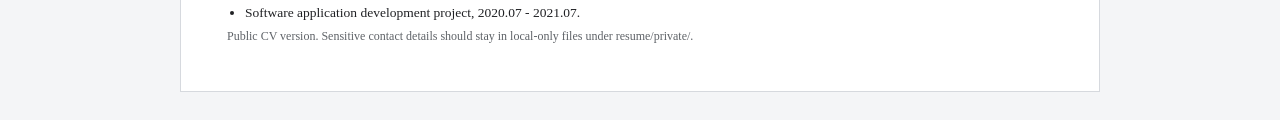
==== commit 3f744644: "Complete publication citation details" ====
--- a/resume/HongningLiu-CV.html
+++ b/resume/HongningLiu-CV.html
@@ -214,15 +214,12 @@
         <section>
             <h2>Publications</h2>
             <ol class="publications">
-                <li>Hongning Liu, Xianchao Zhang, Hui Sun, Linlin Zong, Wenxin Liang, and Xinyue Liu. 2026. <strong>Graph-Based Rotation-Robust Semantic Modeling for Oriented Object Detection in Remote Sensing Images.</strong> Conference Paper, ICMR 2026.
-                    DOI: <a href="https://doi.org/10.1145/3805622.3810758">10.1145/3805622.3810758</a></li>
-                <li>Xianchao Zhang, Hongning Liu, Hui Sun, et al. 2026. <strong>Mamba-Based Encoder-Decoder for Multi-Scale Feature Fusion in Remote Sensing Object Detection.</strong> Conference Paper.</li>
-                <li>Guanglu Wang, Xinyue Liu, Wentao Yang, et al. 2026. <strong>Online Continual Category Learning with Invariant Prototypes.</strong> Conference Paper.</li>
-                <li>Xinyue Liu, Hongning Liu, Mingjie Xie, and Jian Guan. 2026. <strong>Frequency-Phase Aware Mamba Fusion for Multiscale Spatial Representation in Remote Sensing Image Interpretation.</strong> IEEE Transactions on Geoscience and Remote Sensing,
-                    64:5627518. DOI: <a href="https://doi.org/10.1109/TGRS.2026.3702641">10.1109/TGRS.2026.3702641</a></li>
-                <li>Qibing Ma, Hongning Liu, Yifan Jin, and Xinyue Liu. 2025. <strong>Multi-Scale Context Enhancement Network with Local-Global Synergy Modeling Strategy for Semantic Segmentation on Remote Sensing Images.</strong> Electronics, 14(13):2526.
-                    DOI: <a href="https://doi.org/10.3390/electronics14132526">10.3390/electronics14132526</a></li>
-                <li>Haiyan Lan, Shujun Li, Mingjie Xie, Xuanjia Zhao, Hongning Liu, Pengming Feng, Dongli Xu, Guangjun He, and Jian Guan. 2025. <strong>Band Prompting Aided SAR and Multi-Spectral Data Fusion Framework for Local Climate Zone Classification.</strong>                    ICASSP 2025, Conference Paper. DOI: <a href="https://doi.org/10.1109/ICASSP49660.2025.10889549">10.1109/ICASSP49660.2025.10889549</a></li>
+                <li>Hongning Liu, Xianchao Zhang, Hui Sun, Linlin Zong, Wenxin Liang, and Xinyue Liu. 2026. <strong>Graph-Based Rotation-Robust Semantic Modeling for Oriented Object Detection in Remote Sensing Images.</strong> In Proceedings of the 2026 International Conference on Multimedia Retrieval (ICMR '26). Association for Computing Machinery, New York, NY, USA, 719-727. DOI: <a href="https://doi.org/10.1145/3805622.3810758">10.1145/3805622.3810758</a></li>
+                <li>Xianchao Zhang, Hongning Liu, Hui Sun, et al. 2026. <strong>Mamba-Based Encoder-Decoder for Multi-Scale Feature Fusion in Remote Sensing Object Detection.</strong> ICASSP 2026 - 2026 IEEE International Conference on Acoustics, Speech and Signal Processing (ICASSP), Barcelona, Spain, pp. 11267-11271. DOI: <a href="https://doi.org/10.1109/ICASSP55912.2026.11462981">10.1109/ICASSP55912.2026.11462981</a></li>
+                <li>Guanglu Wang, Xinyue Liu, Wentao Yang, et al. 2026. <strong>Online Continual Category Learning with Invariant Prototypes.</strong> ICASSP 2026 - 2026 IEEE International Conference on Acoustics, Speech and Signal Processing (ICASSP), Barcelona, Spain, pp. 9077-9081. DOI: <a href="https://doi.org/10.1109/ICASSP55912.2026.11462795">10.1109/ICASSP55912.2026.11462795</a></li>
+                <li>Xinyue Liu, Hongning Liu, Mingjie Xie, and Jian Guan. 2026. <strong>Frequency-Phase Aware Mamba Fusion for Multiscale Spatial Representation in Remote Sensing Image Interpretation.</strong> IEEE Transactions on Geoscience and Remote Sensing, vol. 64, Art. no. 5627518, pp. 5627518-5627518. DOI: <a href="https://doi.org/10.1109/TGRS.2026.3702641">10.1109/TGRS.2026.3702641</a></li>
+                <li>Qibing Ma, Hongning Liu, Yifan Jin, and Xinyue Liu. 2025. <strong>Multi-Scale Context Enhancement Network with Local-Global Synergy Modeling Strategy for Semantic Segmentation on Remote Sensing Images.</strong> Electronics, 14(13), 2526. DOI: <a href="https://doi.org/10.3390/electronics14132526">10.3390/electronics14132526</a></li>
+                <li>Haiyan Lan, Shujun Li, Mingjie Xie, Xuanjia Zhao, Hongning Liu, Pengming Feng, Dongli Xu, Guangjun He, and Jian Guan. 2025. <strong>Band Prompting Aided SAR and Multi-Spectral Data Fusion Framework for Local Climate Zone Classification.</strong> ICASSP 2025 - 2025 IEEE International Conference on Acoustics, Speech and Signal Processing (ICASSP), Hyderabad, India, pp. 1-5. DOI: <a href="https://doi.org/10.1109/ICASSP49660.2025.10889549">10.1109/ICASSP49660.2025.10889549</a></li>
                 <li>Di Wu, Hongning Liu, Jiawei Xu, and Fei Xie. 2024. <strong>Multi-scale feature extraction for energy-efficient object detection in remote sensing images.</strong> IET Computer Vision, 18(8), 1223-1234. DOI: <a href="https://doi.org/10.1049/cvi2.12317">10.1049/cvi2.12317</a></li>
                 <li>Hongning Liu, Pengming Feng, Mingjie Xie, Dongli Xu, Jian Guan, Guangjun He, and Rubo Zhang. 2024. <strong>FPN with GMM Based Feature Enhancement Strategy for Object Detection in Remote Sensing Images.</strong> ICASSP 2024 - 2024 IEEE International Conference on Acoustics, Speech and Signal Processing (ICASSP), Seoul, Korea, Republic of, pp. 3420-3424. DOI: <a href="https://doi.org/10.1109/ICASSP48485.2024.10448501">10.1109/ICASSP48485.2024.10448501</a></li>
                 <li>Pengming Feng, Mingjie Xie, Hongning Liu, Xuanjia Zhao, Guangjun He, Xueliang Zhang, and Jian Guan. 2024. <strong>SISP: A Benchmark Dataset for Fine-grained Ship Instance Segmentation in Panchromatic Satellite Images.</strong> arXiv preprint.
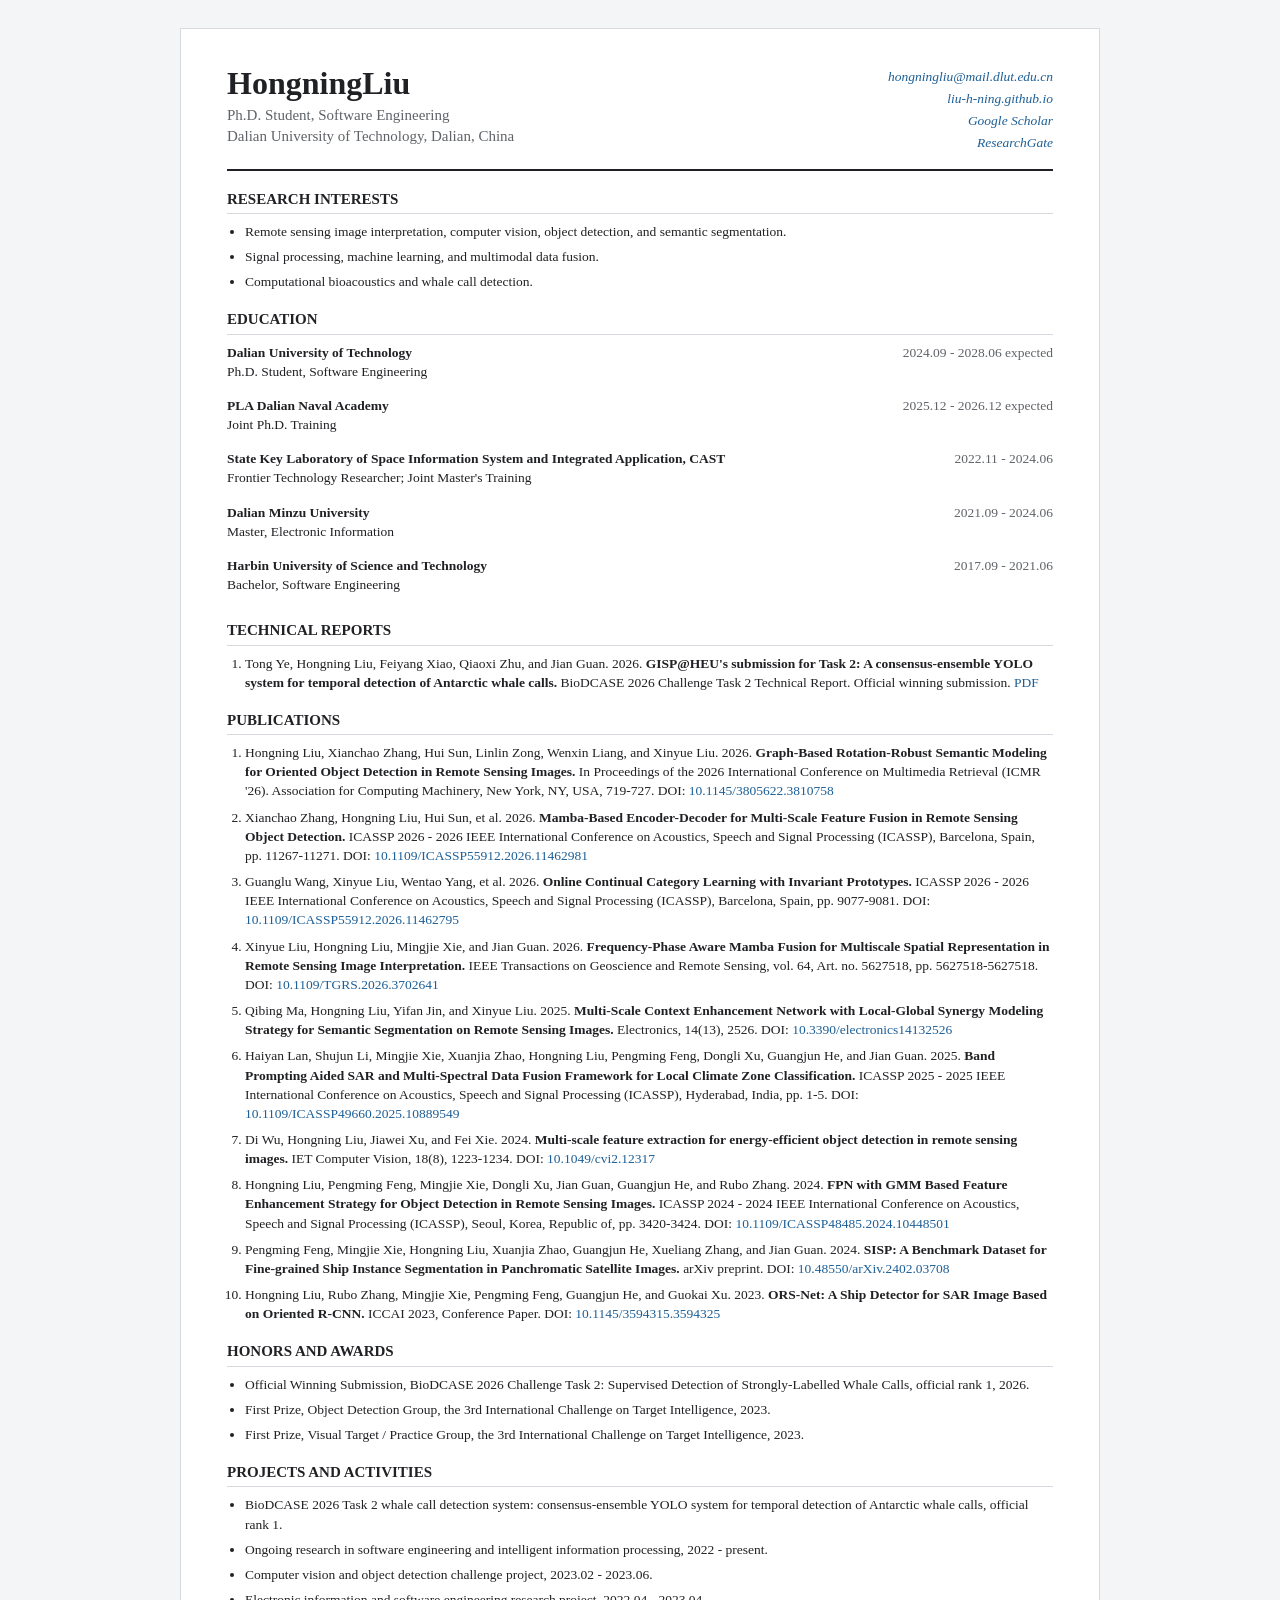
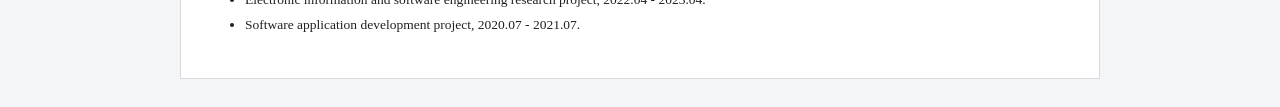
==== commit d5f2a899: "Standardize standalone CV" ====
--- a/resume/HongningLiu-CV.html
+++ b/resume/HongningLiu-CV.html
@@ -1,256 +1,255 @@
 <!doctype html>
 <html lang="en">
-
-<head>
+  <head>
     <meta charset="utf-8">
     <meta name="viewport" content="width=device-width, initial-scale=1">
     <title>HongningLiu - CV</title>
     <style>
-         :root {
-            --ink: #202124;
-            --muted: #5f6368;
-            --line: #d6d9de;
-            --accent: #1d5f96;
-        }
-
-        * {
-            box-sizing: border-box;
+      :root {
+        --ink: #202124;
+        --muted: #5f6368;
+        --line: #d6d9de;
+        --accent: #1d5f96;
+      }
+
+      * {
+        box-sizing: border-box;
+      }
+
+      body {
+        margin: 0;
+        color: var(--ink);
+        background: #f4f5f7;
+        font-family: Georgia, "Times New Roman", serif;
+        font-size: 13.5px;
+        line-height: 1.42;
+      }
+
+      a {
+        color: var(--accent);
+        text-decoration: none;
+      }
+
+      .page {
+        width: min(920px, calc(100% - 32px));
+        margin: 28px auto;
+        padding: 38px 46px;
+        background: #ffffff;
+        border: 1px solid var(--line);
+      }
+
+      header {
+        display: flex;
+        justify-content: space-between;
+        gap: 24px;
+        padding-bottom: 16px;
+        border-bottom: 2px solid var(--ink);
+      }
+
+      h1 {
+        margin: 0 0 4px;
+        font-size: 32px;
+        line-height: 1.05;
+        letter-spacing: 0;
+      }
+
+      .subtitle {
+        margin: 0;
+        color: var(--muted);
+        font-size: 15px;
+      }
+
+      .contact {
+        display: grid;
+        gap: 3px;
+        min-width: 260px;
+        text-align: right;
+      }
+
+      section {
+        margin-top: 18px;
+      }
+
+      h2 {
+        margin: 0 0 8px;
+        padding-bottom: 3px;
+        border-bottom: 1px solid var(--line);
+        font-size: 15px;
+        letter-spacing: 0;
+        text-transform: uppercase;
+      }
+
+      p {
+        margin: 0 0 8px;
+      }
+
+      ul,
+      ol {
+        margin: 0;
+        padding-left: 18px;
+      }
+
+      li {
+        margin: 0 0 6px;
+      }
+
+      .entry {
+        display: grid;
+        grid-template-columns: minmax(0, 1fr) auto;
+        gap: 12px;
+        margin-bottom: 7px;
+      }
+
+      .entry strong {
+        display: block;
+      }
+
+      .entry span {
+        color: var(--muted);
+        white-space: nowrap;
+      }
+
+      .publications li {
+        margin-bottom: 7px;
+      }
+
+      @media (max-width: 720px) {
+        .page {
+          width: 100%;
+          margin: 0;
+          padding: 24px 20px;
+          border: 0;
+        }
+
+        header,
+        .entry {
+          display: block;
+        }
+
+        .contact {
+          margin-top: 12px;
+          text-align: left;
+        }
+
+        .entry span {
+          white-space: normal;
+        }
+      }
+
+      @media print {
+        @page {
+          size: A4;
+          margin: 14mm;
         }
 
         body {
-            margin: 0;
-            color: var(--ink);
-            background: #f4f5f7;
-            font-family: Georgia, "Times New Roman", serif;
-            font-size: 13.5px;
-            line-height: 1.42;
+          background: #ffffff;
+          font-size: 11px;
+        }
+
+        .page {
+          width: auto;
+          margin: 0;
+          padding: 0;
+          border: 0;
         }
 
         a {
-            color: var(--accent);
-            text-decoration: none;
-        }
-
-        .page {
-            width: min(920px, calc(100% - 32px));
-            margin: 28px auto;
-            padding: 38px 46px;
-            background: #ffffff;
-            border: 1px solid var(--line);
-        }
-
-        header {
-            display: flex;
-            justify-content: space-between;
-            gap: 24px;
-            padding-bottom: 16px;
-            border-bottom: 2px solid var(--ink);
-        }
-
-        h1 {
-            margin: 0 0 4px;
-            font-size: 32px;
-            line-height: 1.05;
-            letter-spacing: 0;
-        }
-
-        .subtitle {
-            margin: 0;
-            color: var(--muted);
-            font-size: 15px;
-        }
-
-        .contact {
-            display: grid;
-            gap: 3px;
-            min-width: 260px;
-            text-align: right;
-        }
-
-        section {
-            margin-top: 18px;
-        }
-
-        h2 {
-            margin: 0 0 8px;
-            padding-bottom: 3px;
-            border-bottom: 1px solid var(--line);
-            font-size: 15px;
-            letter-spacing: 0;
-            text-transform: uppercase;
-        }
-
-        p {
-            margin: 0 0 8px;
-        }
-
-        ul,
-        ol {
-            margin: 0;
-            padding-left: 18px;
-        }
-
-        li {
-            margin: 0 0 6px;
-        }
-
-        .entry {
-            display: grid;
-            grid-template-columns: minmax(0, 1fr) auto;
-            gap: 12px;
-            margin-bottom: 7px;
-        }
-
-        .entry strong {
-            display: block;
-        }
-
-        .entry span {
-            color: var(--muted);
-            white-space: nowrap;
-        }
-
-        .publications li {
-            margin-bottom: 7px;
-        }
-
-        .note {
-            color: var(--muted);
-            font-size: 12px;
-        }
-
-        @media (max-width: 720px) {
-            .page {
-                width: 100%;
-                margin: 0;
-                padding: 24px 20px;
-                border: 0;
-            }
-            header,
-            .entry {
-                display: block;
-            }
-            .contact {
-                margin-top: 12px;
-                text-align: left;
-            }
-            .entry span {
-                white-space: normal;
-            }
-        }
-
-        @media print {
-            @page {
-                size: A4;
-                margin: 14mm;
-            }
-            body {
-                background: #ffffff;
-                font-size: 11px;
-            }
-            .page {
-                width: auto;
-                margin: 0;
-                padding: 0;
-                border: 0;
-            }
-            a {
-                color: var(--ink);
-            }
-        }
+          color: var(--ink);
+        }
+      }
     </style>
-</head>
-
-<body>
+  </head>
+  <body>
     <main class="page">
-        <header>
-            <div>
-                <h1>HongningLiu</h1>
-                <p class="subtitle">Ph.D. Student, Software Engineering<br>Dalian University of Technology, Dalian, China</p>
-            </div>
-            <address class="contact">
-          <a href="mailto:lhn873949437@163.com">lhn873949437@163.com</a>
+      <header>
+        <div>
+          <h1>HongningLiu</h1>
+          <p class="subtitle">Ph.D. Student, Software Engineering<br>Dalian University of Technology, Dalian, China</p>
+        </div>
+        <address class="contact">
+          <a href="mailto:hongningliu@mail.dlut.edu.cn">hongningliu@mail.dlut.edu.cn</a>
           <a href="https://liu-h-ning.github.io/">liu-h-ning.github.io</a>
           <a href="https://scholar.google.com/citations?user=1GXPr6kAAAAJ&amp;hl=zh-CN">Google Scholar</a>
           <a href="https://www.researchgate.net/profile/Hongning-Liu">ResearchGate</a>
-          <a href="https://orcid.org/0009-0009-5077-9300">ORCID</a>
-          <a href="https://github.com/liu-h-ning">GitHub</a>
         </address>
-        </header>
-
-        <section>
-            <h2>Research Interests</h2>
-            <ul>
-                <li>Software engineering, intelligent software systems, and reproducible research workflows.</li>
-                <li>Computer vision, remote sensing image interpretation, object detection, and semantic segmentation.</li>
-                <li>Electronic information, data-driven modeling, and intelligent perception.</li>
-                <li>Computational bioacoustics, whale call detection, and sound event detection.</li>
-            </ul>
-        </section>
-
-        <section>
-            <h2>Education</h2>
-            <div class="entry">
-                <p><strong>Dalian University of Technology</strong>Ph.D. Student, Software Engineering</p>
-                <span>2024.09 - 2028.06 expected</span>
-            </div>
-            <div class="entry">
-                <p><strong>Dalian Minzu University</strong>Master's training, Electronic Information</p>
-                <span>2021.09 - 2024.06</span>
-            </div>
-            <div class="entry">
-                <p><strong>Harbin University of Science and Technology</strong>B.Eng., Software Engineering</p>
-                <span>2017.09 - 2021.06</span>
-            </div>
-        </section>
-
-        <section>
-            <h2>Technical Reports</h2>
-            <ol class="publications">
-                <li>Tong Ye, Hongning Liu, Feiyang Xiao, Qiaoxi Zhu, and Jian Guan. 2026. <strong>GISP@HEU's submission for Task 2: A consensus-ensemble YOLO system for temporal detection of Antarctic whale calls.</strong> BioDCASE 2026 Challenge Task 2 Technical Report. Official winning submission. <a href="https://biodcase.github.io/documents/challenge2026/technical_reports/Guan_GISP_task2.technical_report.pdf">PDF</a></li>
-            </ol>
-        </section>
-
-        <section>
-            <h2>Publications</h2>
-            <ol class="publications">
-                <li>Hongning Liu, Xianchao Zhang, Hui Sun, Linlin Zong, Wenxin Liang, and Xinyue Liu. 2026. <strong>Graph-Based Rotation-Robust Semantic Modeling for Oriented Object Detection in Remote Sensing Images.</strong> In Proceedings of the 2026 International Conference on Multimedia Retrieval (ICMR '26). Association for Computing Machinery, New York, NY, USA, 719-727. DOI: <a href="https://doi.org/10.1145/3805622.3810758">10.1145/3805622.3810758</a></li>
-                <li>Xianchao Zhang, Hongning Liu, Hui Sun, et al. 2026. <strong>Mamba-Based Encoder-Decoder for Multi-Scale Feature Fusion in Remote Sensing Object Detection.</strong> ICASSP 2026 - 2026 IEEE International Conference on Acoustics, Speech and Signal Processing (ICASSP), Barcelona, Spain, pp. 11267-11271. DOI: <a href="https://doi.org/10.1109/ICASSP55912.2026.11462981">10.1109/ICASSP55912.2026.11462981</a></li>
-                <li>Guanglu Wang, Xinyue Liu, Wentao Yang, et al. 2026. <strong>Online Continual Category Learning with Invariant Prototypes.</strong> ICASSP 2026 - 2026 IEEE International Conference on Acoustics, Speech and Signal Processing (ICASSP), Barcelona, Spain, pp. 9077-9081. DOI: <a href="https://doi.org/10.1109/ICASSP55912.2026.11462795">10.1109/ICASSP55912.2026.11462795</a></li>
-                <li>Xinyue Liu, Hongning Liu, Mingjie Xie, and Jian Guan. 2026. <strong>Frequency-Phase Aware Mamba Fusion for Multiscale Spatial Representation in Remote Sensing Image Interpretation.</strong> IEEE Transactions on Geoscience and Remote Sensing, vol. 64, Art. no. 5627518, pp. 5627518-5627518. DOI: <a href="https://doi.org/10.1109/TGRS.2026.3702641">10.1109/TGRS.2026.3702641</a></li>
-                <li>Qibing Ma, Hongning Liu, Yifan Jin, and Xinyue Liu. 2025. <strong>Multi-Scale Context Enhancement Network with Local-Global Synergy Modeling Strategy for Semantic Segmentation on Remote Sensing Images.</strong> Electronics, 14(13), 2526. DOI: <a href="https://doi.org/10.3390/electronics14132526">10.3390/electronics14132526</a></li>
-                <li>Haiyan Lan, Shujun Li, Mingjie Xie, Xuanjia Zhao, Hongning Liu, Pengming Feng, Dongli Xu, Guangjun He, and Jian Guan. 2025. <strong>Band Prompting Aided SAR and Multi-Spectral Data Fusion Framework for Local Climate Zone Classification.</strong> ICASSP 2025 - 2025 IEEE International Conference on Acoustics, Speech and Signal Processing (ICASSP), Hyderabad, India, pp. 1-5. DOI: <a href="https://doi.org/10.1109/ICASSP49660.2025.10889549">10.1109/ICASSP49660.2025.10889549</a></li>
-                <li>Di Wu, Hongning Liu, Jiawei Xu, and Fei Xie. 2024. <strong>Multi-scale feature extraction for energy-efficient object detection in remote sensing images.</strong> IET Computer Vision, 18(8), 1223-1234. DOI: <a href="https://doi.org/10.1049/cvi2.12317">10.1049/cvi2.12317</a></li>
-                <li>Hongning Liu, Pengming Feng, Mingjie Xie, Dongli Xu, Jian Guan, Guangjun He, and Rubo Zhang. 2024. <strong>FPN with GMM Based Feature Enhancement Strategy for Object Detection in Remote Sensing Images.</strong> ICASSP 2024 - 2024 IEEE International Conference on Acoustics, Speech and Signal Processing (ICASSP), Seoul, Korea, Republic of, pp. 3420-3424. DOI: <a href="https://doi.org/10.1109/ICASSP48485.2024.10448501">10.1109/ICASSP48485.2024.10448501</a></li>
-                <li>Pengming Feng, Mingjie Xie, Hongning Liu, Xuanjia Zhao, Guangjun He, Xueliang Zhang, and Jian Guan. 2024. <strong>SISP: A Benchmark Dataset for Fine-grained Ship Instance Segmentation in Panchromatic Satellite Images.</strong> arXiv preprint.
-                    DOI: <a href="https://doi.org/10.48550/arXiv.2402.03708">10.48550/arXiv.2402.03708</a></li>
-                <li>Hongning Liu, Rubo Zhang, Mingjie Xie, Pengming Feng, Guangjun He, and Guokai Xu. 2023. <strong>ORS-Net: A Ship Detector for SAR Image Based on Oriented R-CNN.</strong> ICCAI 2023, Conference Paper. DOI: <a href="https://doi.org/10.1145/3594315.3594325">10.1145/3594315.3594325</a></li>
-            </ol>
-        </section>
-
-        <section>
-            <h2>Honors and Awards</h2>
-            <ul>
-                <li>Official Winning Submission, BioDCASE 2026 Challenge Task 2: Supervised Detection of Strongly-Labelled Whale Calls, official rank 1, 2026.</li>
-                <li>Second-class scholarship, 2022.</li>
-                <li>First Prize, Object Detection Group, the 3rd International Challenge on Target Intelligence, 2023.</li>
-                <li>First Prize, Visual Target / Practice Group, the 3rd International Challenge on Target Intelligence, 2023.</li>
-            </ul>
-        </section>
-
-        <section>
-            <h2>Projects and Activities</h2>
-            <ul>
-                <li>BioDCASE 2026 Task 2 whale call detection system: consensus-ensemble YOLO system for temporal detection of Antarctic whale calls, official rank 1 with macro F1-score 49.9%.</li>
-                <li>Ongoing research in software engineering and intelligent information processing, 2022 - present.</li>
-                <li>Computer vision and object detection challenge project, 2023.02 - 2023.06.</li>
-                <li>Electronic information and software engineering research project, 2022.04 - 2023.04.</li>
-                <li>Software application development project, 2020.07 - 2021.07.</li>
-            </ul>
-        </section>
-
-        <p class="note">Public CV version. Sensitive contact details should stay in local-only files under resume/private/.</p>
+      </header>
+
+      <section>
+        <h2>Research Interests</h2>
+        <ul>
+          <li>Remote sensing image interpretation, computer vision, object detection, and semantic segmentation.</li>
+          <li>Signal processing, machine learning, and multimodal data fusion.</li>
+          <li>Computational bioacoustics and whale call detection.</li>
+        </ul>
+      </section>
+
+      <section>
+        <h2>Education</h2>
+        <div class="entry">
+          <p><strong>Dalian University of Technology</strong>Ph.D. Student, Software Engineering</p>
+          <span>2024.09 - 2028.06 expected</span>
+        </div>
+        <div class="entry">
+          <p><strong>PLA Dalian Naval Academy</strong>Joint Ph.D. Training</p>
+          <span>2025.12 - 2026.12 expected</span>
+        </div>
+        <div class="entry">
+          <p><strong>State Key Laboratory of Space Information System and Integrated Application, CAST</strong>Frontier Technology Researcher; Joint Master's Training</p>
+          <span>2022.11 - 2024.06</span>
+        </div>
+        <div class="entry">
+          <p><strong>Dalian Minzu University</strong>Master, Electronic Information</p>
+          <span>2021.09 - 2024.06</span>
+        </div>
+        <div class="entry">
+          <p><strong>Harbin University of Science and Technology</strong>Bachelor, Software Engineering</p>
+          <span>2017.09 - 2021.06</span>
+        </div>
+      </section>
+
+      <section>
+        <h2>Technical Reports</h2>
+        <ol class="publications">
+          <li>Tong Ye, Hongning Liu, Feiyang Xiao, Qiaoxi Zhu, and Jian Guan. 2026. <strong>GISP@HEU's submission for Task 2: A consensus-ensemble YOLO system for temporal detection of Antarctic whale calls.</strong> BioDCASE 2026 Challenge Task 2 Technical Report. Official winning submission. <a href="https://biodcase.github.io/documents/challenge2026/technical_reports/Guan_GISP_task2.technical_report.pdf">PDF</a></li>
+        </ol>
+      </section>
+
+      <section>
+        <h2>Publications</h2>
+        <ol class="publications">
+          <li>Hongning Liu, Xianchao Zhang, Hui Sun, Linlin Zong, Wenxin Liang, and Xinyue Liu. 2026. <strong>Graph-Based Rotation-Robust Semantic Modeling for Oriented Object Detection in Remote Sensing Images.</strong> In Proceedings of the 2026 International Conference on Multimedia Retrieval (ICMR '26). Association for Computing Machinery, New York, NY, USA, 719-727. DOI: <a href="https://doi.org/10.1145/3805622.3810758">10.1145/3805622.3810758</a></li>
+          <li>Xianchao Zhang, Hongning Liu, Hui Sun, et al. 2026. <strong>Mamba-Based Encoder-Decoder for Multi-Scale Feature Fusion in Remote Sensing Object Detection.</strong> ICASSP 2026 - 2026 IEEE International Conference on Acoustics, Speech and Signal Processing (ICASSP), Barcelona, Spain, pp. 11267-11271. DOI: <a href="https://doi.org/10.1109/ICASSP55912.2026.11462981">10.1109/ICASSP55912.2026.11462981</a></li>
+          <li>Guanglu Wang, Xinyue Liu, Wentao Yang, et al. 2026. <strong>Online Continual Category Learning with Invariant Prototypes.</strong> ICASSP 2026 - 2026 IEEE International Conference on Acoustics, Speech and Signal Processing (ICASSP), Barcelona, Spain, pp. 9077-9081. DOI: <a href="https://doi.org/10.1109/ICASSP55912.2026.11462795">10.1109/ICASSP55912.2026.11462795</a></li>
+          <li>Xinyue Liu, Hongning Liu, Mingjie Xie, and Jian Guan. 2026. <strong>Frequency-Phase Aware Mamba Fusion for Multiscale Spatial Representation in Remote Sensing Image Interpretation.</strong> IEEE Transactions on Geoscience and Remote Sensing, vol. 64, Art. no. 5627518, pp. 5627518-5627518. DOI: <a href="https://doi.org/10.1109/TGRS.2026.3702641">10.1109/TGRS.2026.3702641</a></li>
+          <li>Qibing Ma, Hongning Liu, Yifan Jin, and Xinyue Liu. 2025. <strong>Multi-Scale Context Enhancement Network with Local-Global Synergy Modeling Strategy for Semantic Segmentation on Remote Sensing Images.</strong> Electronics, 14(13), 2526. DOI: <a href="https://doi.org/10.3390/electronics14132526">10.3390/electronics14132526</a></li>
+          <li>Haiyan Lan, Shujun Li, Mingjie Xie, Xuanjia Zhao, Hongning Liu, Pengming Feng, Dongli Xu, Guangjun He, and Jian Guan. 2025. <strong>Band Prompting Aided SAR and Multi-Spectral Data Fusion Framework for Local Climate Zone Classification.</strong> ICASSP 2025 - 2025 IEEE International Conference on Acoustics, Speech and Signal Processing (ICASSP), Hyderabad, India, pp. 1-5. DOI: <a href="https://doi.org/10.1109/ICASSP49660.2025.10889549">10.1109/ICASSP49660.2025.10889549</a></li>
+          <li>Di Wu, Hongning Liu, Jiawei Xu, and Fei Xie. 2024. <strong>Multi-scale feature extraction for energy-efficient object detection in remote sensing images.</strong> IET Computer Vision, 18(8), 1223-1234. DOI: <a href="https://doi.org/10.1049/cvi2.12317">10.1049/cvi2.12317</a></li>
+          <li>Hongning Liu, Pengming Feng, Mingjie Xie, Dongli Xu, Jian Guan, Guangjun He, and Rubo Zhang. 2024. <strong>FPN with GMM Based Feature Enhancement Strategy for Object Detection in Remote Sensing Images.</strong> ICASSP 2024 - 2024 IEEE International Conference on Acoustics, Speech and Signal Processing (ICASSP), Seoul, Korea, Republic of, pp. 3420-3424. DOI: <a href="https://doi.org/10.1109/ICASSP48485.2024.10448501">10.1109/ICASSP48485.2024.10448501</a></li>
+          <li>Pengming Feng, Mingjie Xie, Hongning Liu, Xuanjia Zhao, Guangjun He, Xueliang Zhang, and Jian Guan. 2024. <strong>SISP: A Benchmark Dataset for Fine-grained Ship Instance Segmentation in Panchromatic Satellite Images.</strong> arXiv preprint. DOI: <a href="https://doi.org/10.48550/arXiv.2402.03708">10.48550/arXiv.2402.03708</a></li>
+          <li>Hongning Liu, Rubo Zhang, Mingjie Xie, Pengming Feng, Guangjun He, and Guokai Xu. 2023. <strong>ORS-Net: A Ship Detector for SAR Image Based on Oriented R-CNN.</strong> ICCAI 2023, Conference Paper. DOI: <a href="https://doi.org/10.1145/3594315.3594325">10.1145/3594315.3594325</a></li>
+        </ol>
+      </section>
+
+      <section>
+        <h2>Honors and Awards</h2>
+        <ul>
+          <li>Official Winning Submission, BioDCASE 2026 Challenge Task 2: Supervised Detection of Strongly-Labelled Whale Calls, official rank 1, 2026.</li>
+          <li>First Prize, Object Detection Group, the 3rd International Challenge on Target Intelligence, 2023.</li>
+          <li>First Prize, Visual Target / Practice Group, the 3rd International Challenge on Target Intelligence, 2023.</li>
+        </ul>
+      </section>
+
+      <section>
+        <h2>Projects and Activities</h2>
+        <ul>
+          <li>BioDCASE 2026 Task 2 whale call detection system: consensus-ensemble YOLO system for temporal detection of Antarctic whale calls, official rank 1.</li>
+          <li>Ongoing research in software engineering and intelligent information processing, 2022 - present.</li>
+          <li>Computer vision and object detection challenge project, 2023.02 - 2023.06.</li>
+          <li>Electronic information and software engineering research project, 2022.04 - 2023.04.</li>
+          <li>Software application development project, 2020.07 - 2021.07.</li>
+        </ul>
+      </section>
     </main>
-</body>
-
+  </body>
 </html>
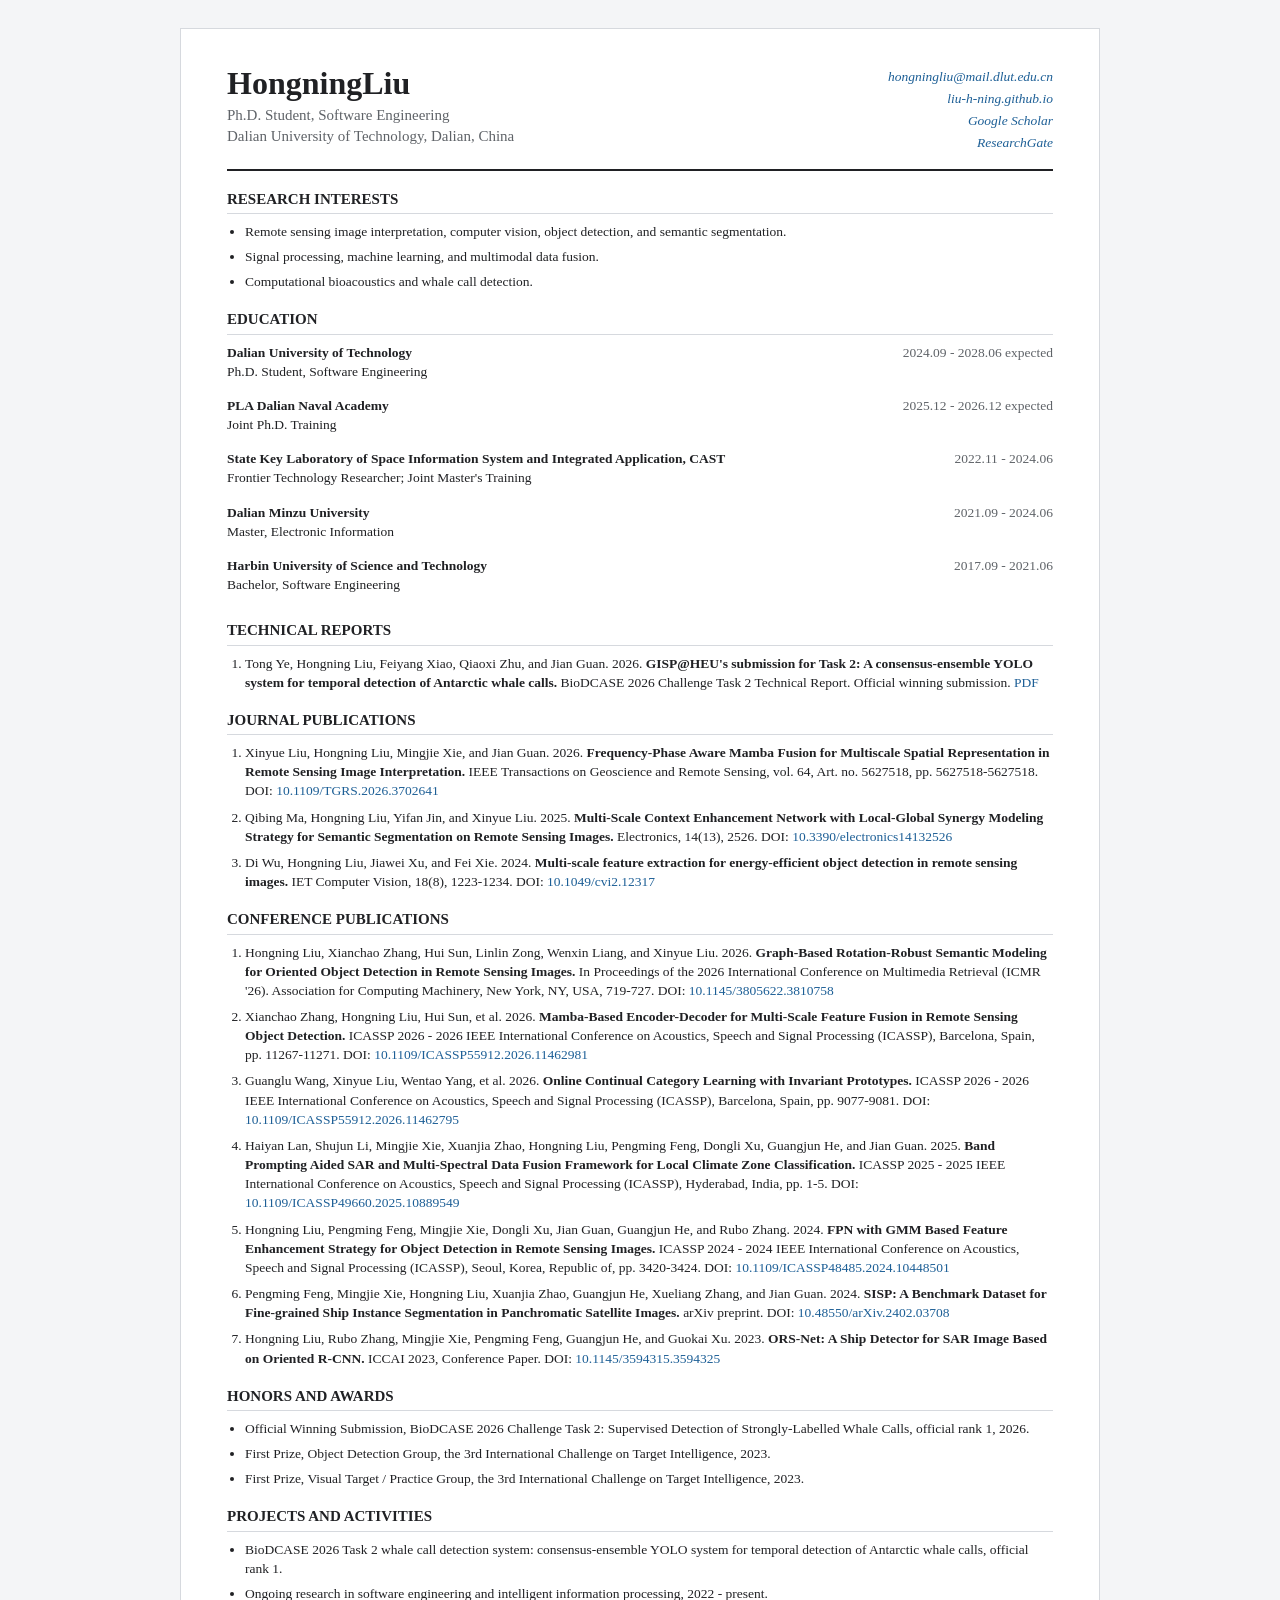
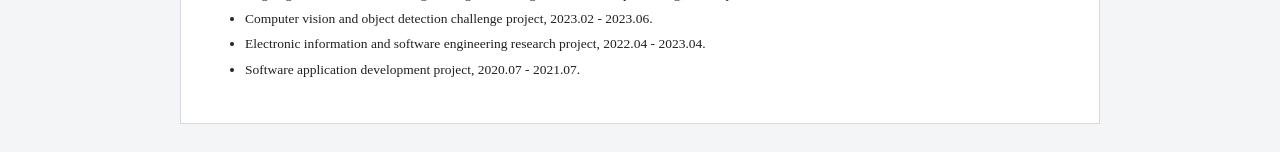
==== commit 21698502: "Split publications by venue type" ====
--- a/resume/HongningLiu-CV.html
+++ b/resume/HongningLiu-CV.html
@@ -216,15 +216,21 @@
       </section>
 
       <section>
-        <h2>Publications</h2>
+        <h2>Journal Publications</h2>
+        <ol class="publications">
+          <li>Xinyue Liu, Hongning Liu, Mingjie Xie, and Jian Guan. 2026. <strong>Frequency-Phase Aware Mamba Fusion for Multiscale Spatial Representation in Remote Sensing Image Interpretation.</strong> IEEE Transactions on Geoscience and Remote Sensing, vol. 64, Art. no. 5627518, pp. 5627518-5627518. DOI: <a href="https://doi.org/10.1109/TGRS.2026.3702641">10.1109/TGRS.2026.3702641</a></li>
+          <li>Qibing Ma, Hongning Liu, Yifan Jin, and Xinyue Liu. 2025. <strong>Multi-Scale Context Enhancement Network with Local-Global Synergy Modeling Strategy for Semantic Segmentation on Remote Sensing Images.</strong> Electronics, 14(13), 2526. DOI: <a href="https://doi.org/10.3390/electronics14132526">10.3390/electronics14132526</a></li>
+          <li>Di Wu, Hongning Liu, Jiawei Xu, and Fei Xie. 2024. <strong>Multi-scale feature extraction for energy-efficient object detection in remote sensing images.</strong> IET Computer Vision, 18(8), 1223-1234. DOI: <a href="https://doi.org/10.1049/cvi2.12317">10.1049/cvi2.12317</a></li>
+        </ol>
+      </section>
+
+      <section>
+        <h2>Conference Publications</h2>
         <ol class="publications">
           <li>Hongning Liu, Xianchao Zhang, Hui Sun, Linlin Zong, Wenxin Liang, and Xinyue Liu. 2026. <strong>Graph-Based Rotation-Robust Semantic Modeling for Oriented Object Detection in Remote Sensing Images.</strong> In Proceedings of the 2026 International Conference on Multimedia Retrieval (ICMR '26). Association for Computing Machinery, New York, NY, USA, 719-727. DOI: <a href="https://doi.org/10.1145/3805622.3810758">10.1145/3805622.3810758</a></li>
           <li>Xianchao Zhang, Hongning Liu, Hui Sun, et al. 2026. <strong>Mamba-Based Encoder-Decoder for Multi-Scale Feature Fusion in Remote Sensing Object Detection.</strong> ICASSP 2026 - 2026 IEEE International Conference on Acoustics, Speech and Signal Processing (ICASSP), Barcelona, Spain, pp. 11267-11271. DOI: <a href="https://doi.org/10.1109/ICASSP55912.2026.11462981">10.1109/ICASSP55912.2026.11462981</a></li>
           <li>Guanglu Wang, Xinyue Liu, Wentao Yang, et al. 2026. <strong>Online Continual Category Learning with Invariant Prototypes.</strong> ICASSP 2026 - 2026 IEEE International Conference on Acoustics, Speech and Signal Processing (ICASSP), Barcelona, Spain, pp. 9077-9081. DOI: <a href="https://doi.org/10.1109/ICASSP55912.2026.11462795">10.1109/ICASSP55912.2026.11462795</a></li>
-          <li>Xinyue Liu, Hongning Liu, Mingjie Xie, and Jian Guan. 2026. <strong>Frequency-Phase Aware Mamba Fusion for Multiscale Spatial Representation in Remote Sensing Image Interpretation.</strong> IEEE Transactions on Geoscience and Remote Sensing, vol. 64, Art. no. 5627518, pp. 5627518-5627518. DOI: <a href="https://doi.org/10.1109/TGRS.2026.3702641">10.1109/TGRS.2026.3702641</a></li>
-          <li>Qibing Ma, Hongning Liu, Yifan Jin, and Xinyue Liu. 2025. <strong>Multi-Scale Context Enhancement Network with Local-Global Synergy Modeling Strategy for Semantic Segmentation on Remote Sensing Images.</strong> Electronics, 14(13), 2526. DOI: <a href="https://doi.org/10.3390/electronics14132526">10.3390/electronics14132526</a></li>
           <li>Haiyan Lan, Shujun Li, Mingjie Xie, Xuanjia Zhao, Hongning Liu, Pengming Feng, Dongli Xu, Guangjun He, and Jian Guan. 2025. <strong>Band Prompting Aided SAR and Multi-Spectral Data Fusion Framework for Local Climate Zone Classification.</strong> ICASSP 2025 - 2025 IEEE International Conference on Acoustics, Speech and Signal Processing (ICASSP), Hyderabad, India, pp. 1-5. DOI: <a href="https://doi.org/10.1109/ICASSP49660.2025.10889549">10.1109/ICASSP49660.2025.10889549</a></li>
-          <li>Di Wu, Hongning Liu, Jiawei Xu, and Fei Xie. 2024. <strong>Multi-scale feature extraction for energy-efficient object detection in remote sensing images.</strong> IET Computer Vision, 18(8), 1223-1234. DOI: <a href="https://doi.org/10.1049/cvi2.12317">10.1049/cvi2.12317</a></li>
           <li>Hongning Liu, Pengming Feng, Mingjie Xie, Dongli Xu, Jian Guan, Guangjun He, and Rubo Zhang. 2024. <strong>FPN with GMM Based Feature Enhancement Strategy for Object Detection in Remote Sensing Images.</strong> ICASSP 2024 - 2024 IEEE International Conference on Acoustics, Speech and Signal Processing (ICASSP), Seoul, Korea, Republic of, pp. 3420-3424. DOI: <a href="https://doi.org/10.1109/ICASSP48485.2024.10448501">10.1109/ICASSP48485.2024.10448501</a></li>
           <li>Pengming Feng, Mingjie Xie, Hongning Liu, Xuanjia Zhao, Guangjun He, Xueliang Zhang, and Jian Guan. 2024. <strong>SISP: A Benchmark Dataset for Fine-grained Ship Instance Segmentation in Panchromatic Satellite Images.</strong> arXiv preprint. DOI: <a href="https://doi.org/10.48550/arXiv.2402.03708">10.48550/arXiv.2402.03708</a></li>
           <li>Hongning Liu, Rubo Zhang, Mingjie Xie, Pengming Feng, Guangjun He, and Guokai Xu. 2023. <strong>ORS-Net: A Ship Detector for SAR Image Based on Oriented R-CNN.</strong> ICCAI 2023, Conference Paper. DOI: <a href="https://doi.org/10.1145/3594315.3594325">10.1145/3594315.3594325</a></li>
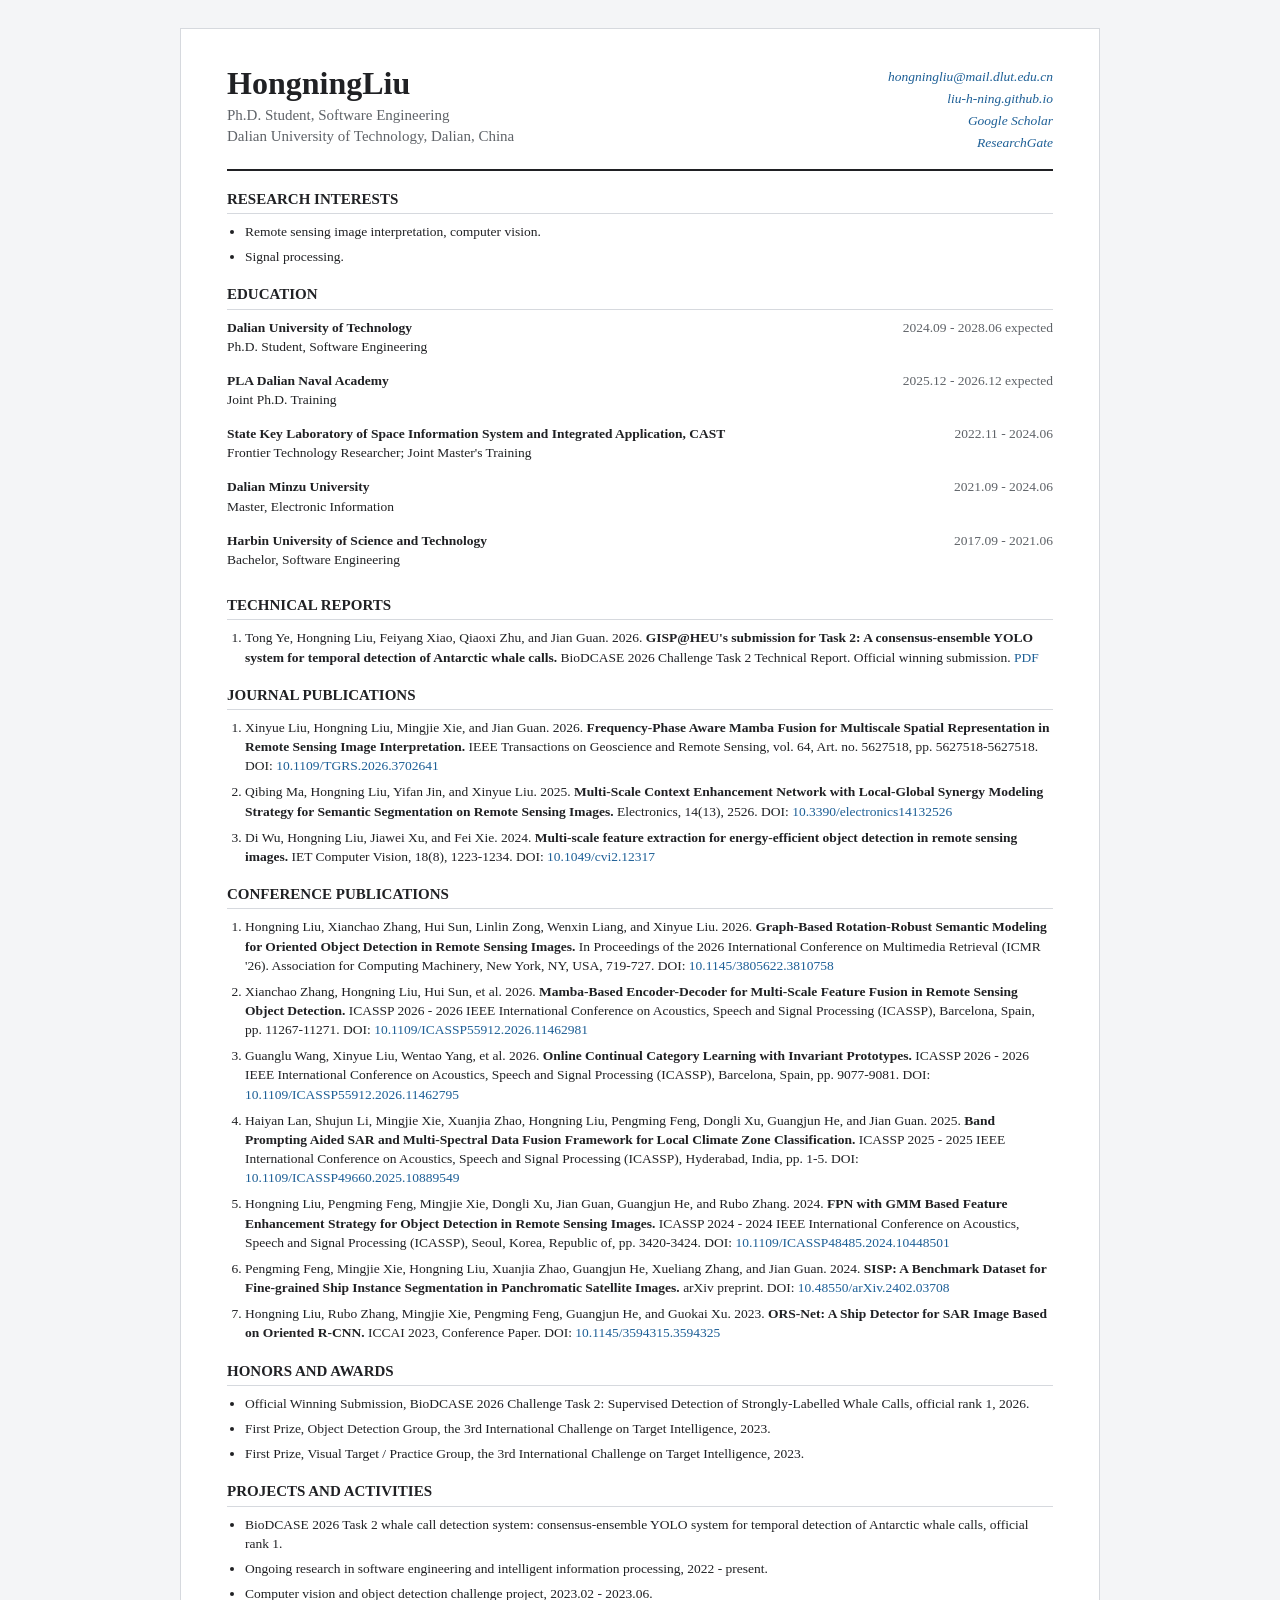
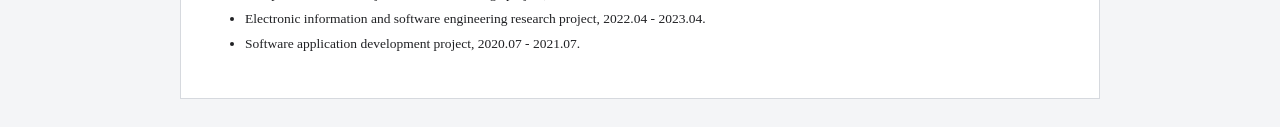
==== commit 4e50ca3e: "Trim research interests" ====
--- a/resume/HongningLiu-CV.html
+++ b/resume/HongningLiu-CV.html
@@ -178,9 +178,8 @@
       <section>
         <h2>Research Interests</h2>
         <ul>
-          <li>Remote sensing image interpretation, computer vision, object detection, and semantic segmentation.</li>
-          <li>Signal processing, machine learning, and multimodal data fusion.</li>
-          <li>Computational bioacoustics and whale call detection.</li>
+          <li>Remote sensing image interpretation, computer vision.</li>
+          <li>Signal processing.</li>
         </ul>
       </section>
 
